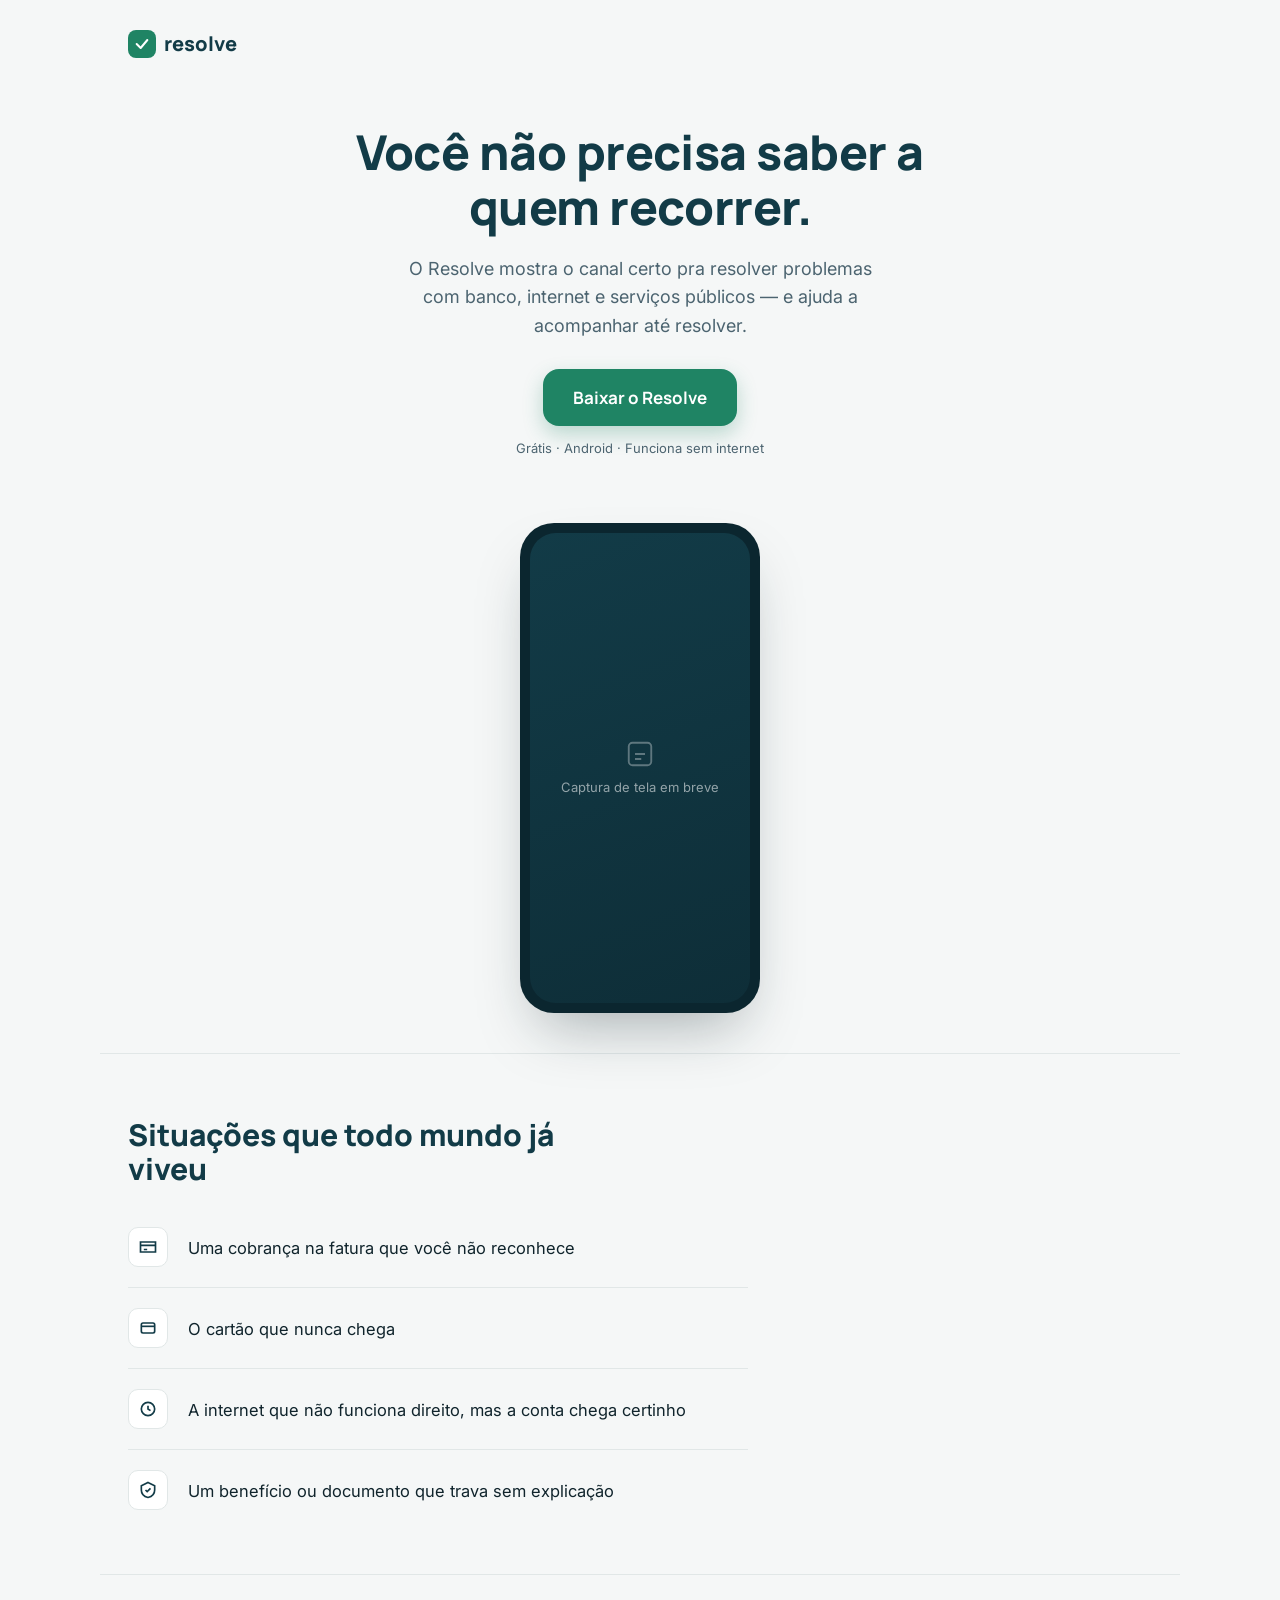
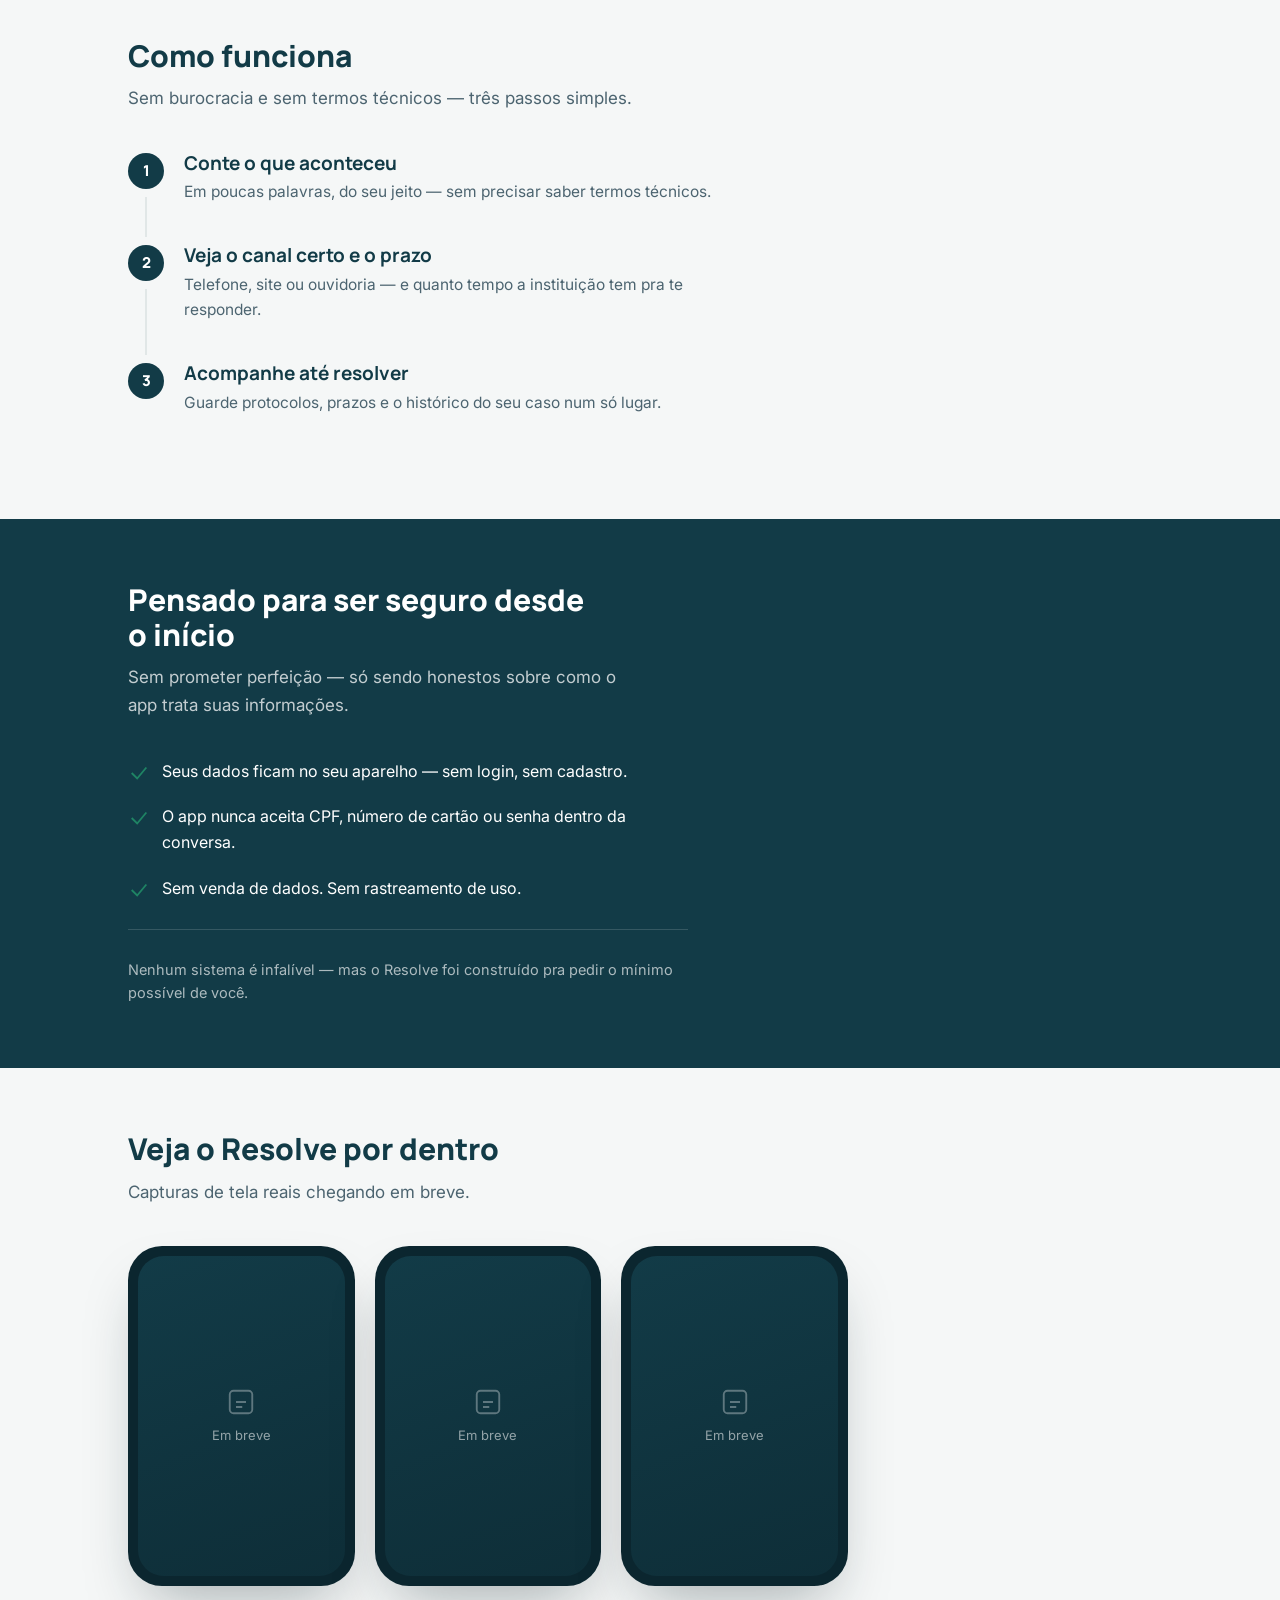
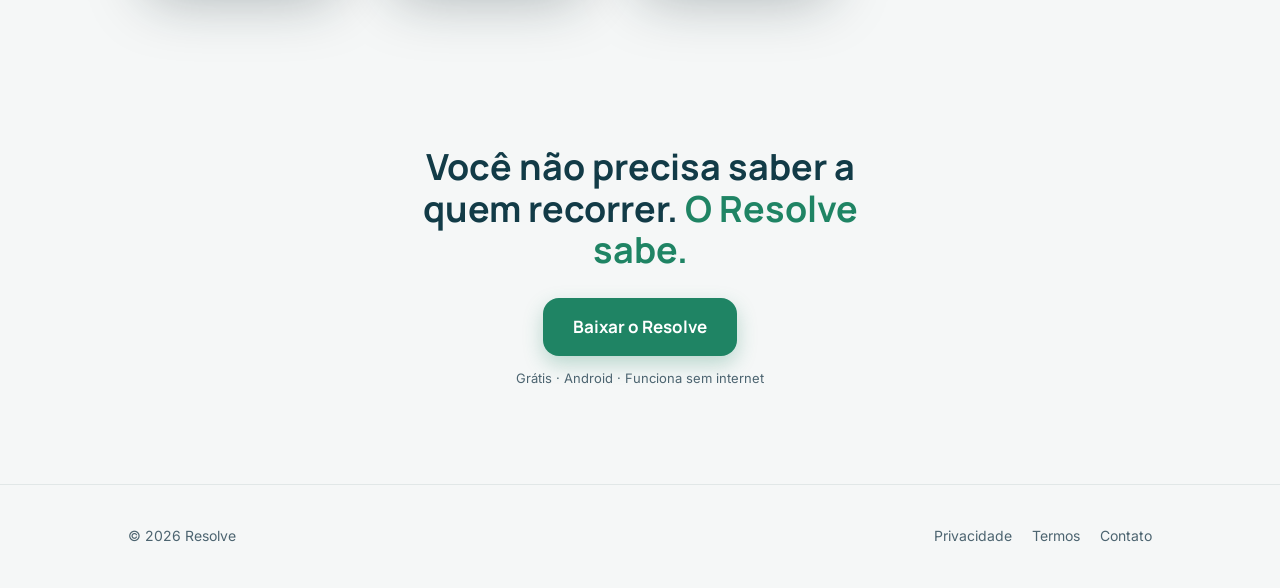
==== index.html @ 68052a04 "Add files via upload" ====
<!DOCTYPE html>
<html lang="pt-BR">
<head>
  <meta charset="UTF-8" />
  <meta name="viewport" content="width=device-width, initial-scale=1" />
  <title>Resolve — Você não precisa saber a quem recorrer</title>
  <meta name="description" content="O Resolve mostra o canal certo pra resolver problemas com banco, internet e serviços públicos — e ajuda a acompanhar até resolver." />

  <!-- Open Graph / Instagram, WhatsApp, Facebook -->
  <meta property="og:type" content="website" />
  <meta property="og:title" content="Resolve — Você não precisa saber a quem recorrer" />
  <meta property="og:description" content="O canal certo, o prazo certo, e o acompanhamento até resolver. Grátis, funciona sem internet." />
  <meta property="og:image" content="assets/og-image.png" />
  <meta name="twitter:card" content="summary_large_image" />

  <link rel="icon" href="assets/favicon.svg" type="image/svg+xml" />

  <link rel="preconnect" href="https://fonts.googleapis.com">
  <link rel="preconnect" href="https://fonts.gstatic.com" crossorigin>
  <link href="https://fonts.googleapis.com/css2?family=Inter:wght@400;500;600&family=Manrope:wght@700;800&display=swap" rel="stylesheet">

  <link rel="stylesheet" href="css/styles.css" />
</head>
<body>

  <header class="cabecalho">
    <div class="container">
      <a class="marca-site" href="#topo">
        <span class="marca-selo">
          <svg viewBox="0 0 24 24" fill="none" stroke="#fff" stroke-width="3" stroke-linecap="round" stroke-linejoin="round"><path d="M4 12l6 6L20 6"/></svg>
        </span>
        resolve
      </a>
    </div>
  </header>

  <main id="topo">

    <!-- ================= HERO ================= -->
    <section class="hero">
      <div class="container">
        <div class="hero-conteudo">
          <h1>Você não precisa saber a quem recorrer.</h1>
          <p class="hero-sub">O Resolve mostra o canal certo pra resolver problemas com banco, internet e serviços públicos — e ajuda a acompanhar até resolver.</p>

          <a class="botao-baixar" href="#" id="link-baixar-hero" data-amazon-link="PENDENTE">
            Baixar o Resolve
          </a>
          <p class="hero-micro">Grátis · Android · Funciona sem internet</p>
        </div>

        <!-- Moldura de celular — troque o conteúdo por uma screenshot real quando disponível -->
        <div class="moldura-fone">
          <div class="moldura-fone-tela">
            <svg viewBox="0 0 24 24" fill="none" stroke="currentColor" stroke-width="1.5"><rect x="3" y="3" width="18" height="18" rx="3"/><path d="M8 12h8M8 16h5"/></svg>
            <span>Captura de tela em breve</span>
          </div>
        </div>
      </div>
    </section>

    <hr class="divisor" />

    <!-- ================= SITUAÇÕES ================= -->
    <section class="bloco">
      <div class="container">
        <h2 class="bloco-titulo">Situações que todo mundo já viveu</h2>

        <div class="lista-situacoes">
          <div class="item-situacao">
            <span class="icone"><svg viewBox="0 0 24 24" fill="none" stroke="currentColor" stroke-width="2"><path d="M3 10h18M7 15h4M3 6h18v12H3z"/></svg></span>
            <p>Uma cobrança na fatura que você não reconhece</p>
          </div>
          <div class="item-situacao">
            <span class="icone"><svg viewBox="0 0 24 24" fill="none" stroke="currentColor" stroke-width="2"><rect x="4" y="6" width="16" height="12" rx="2"/><path d="M4 10h16"/></svg></span>
            <p>O cartão que nunca chega</p>
          </div>
          <div class="item-situacao">
            <span class="icone"><svg viewBox="0 0 24 24" fill="none" stroke="currentColor" stroke-width="2"><path d="M12 20a8 8 0 100-16 8 8 0 000 16z"/><path d="M12 8v4l3 2"/></svg></span>
            <p>A internet que não funciona direito, mas a conta chega certinho</p>
          </div>
          <div class="item-situacao">
            <span class="icone"><svg viewBox="0 0 24 24" fill="none" stroke="currentColor" stroke-width="2"><path d="M9 12l2 2 4-4"/><path d="M12 3l8 4v5c0 5-3.5 8-8 9-4.5-1-8-4-8-9V7z"/></svg></span>
            <p>Um benefício ou documento que trava sem explicação</p>
          </div>
        </div>
      </div>
    </section>

    <hr class="divisor" />

    <!-- ================= COMO FUNCIONA ================= -->
    <section class="bloco">
      <div class="container">
        <h2 class="bloco-titulo">Como funciona</h2>
        <p class="bloco-intro">Sem burocracia e sem termos técnicos — três passos simples.</p>

        <div class="passos">
          <div class="passo">
            <div class="passo-marcador">
              <span class="passo-numero">1</span>
              <span class="passo-linha"></span>
            </div>
            <div class="passo-conteudo">
              <h3>Conte o que aconteceu</h3>
              <p>Em poucas palavras, do seu jeito — sem precisar saber termos técnicos.</p>
            </div>
          </div>

          <div class="passo">
            <div class="passo-marcador">
              <span class="passo-numero">2</span>
              <span class="passo-linha"></span>
            </div>
            <div class="passo-conteudo">
              <h3>Veja o canal certo e o prazo</h3>
              <p>Telefone, site ou ouvidoria — e quanto tempo a instituição tem pra te responder.</p>
            </div>
          </div>

          <div class="passo">
            <div class="passo-marcador">
              <span class="passo-numero">3</span>
            </div>
            <div class="passo-conteudo">
              <h3>Acompanhe até resolver</h3>
              <p>Guarde protocolos, prazos e o histórico do seu caso num só lugar.</p>
            </div>
          </div>
        </div>
      </div>
    </section>

    <!-- ================= CONFIANÇA ================= -->
    <section class="bloco bloco-confianca">
      <div class="container">
        <h2 class="bloco-titulo">Pensado para ser seguro desde o início</h2>
        <p class="bloco-intro">Sem prometer perfeição — só sendo honestos sobre como o app trata suas informações.</p>

        <div class="lista-confianca">
          <div class="item-confianca">
            <svg viewBox="0 0 24 24" fill="none" stroke="currentColor" stroke-width="2"><path d="M4 12l6 6L20 6"/></svg>
            <p>Seus dados ficam no seu aparelho — sem login, sem cadastro.</p>
          </div>
          <div class="item-confianca">
            <svg viewBox="0 0 24 24" fill="none" stroke="currentColor" stroke-width="2"><path d="M4 12l6 6L20 6"/></svg>
            <p>O app nunca aceita CPF, número de cartão ou senha dentro da conversa.</p>
          </div>
          <div class="item-confianca">
            <svg viewBox="0 0 24 24" fill="none" stroke="currentColor" stroke-width="2"><path d="M4 12l6 6L20 6"/></svg>
            <p>Sem venda de dados. Sem rastreamento de uso.</p>
          </div>
        </div>

        <p class="confianca-rodape">Nenhum sistema é infalível — mas o Resolve foi construído pra pedir o mínimo possível de você.</p>
      </div>
    </section>

    <!-- ================= GALERIA ================= -->
    <section class="bloco">
      <div class="container">
        <h2 class="bloco-titulo">Veja o Resolve por dentro</h2>
        <p class="bloco-intro">Capturas de tela reais chegando em breve.</p>

        <div class="galeria-grade">
          <div class="moldura-fone">
            <div class="moldura-fone-tela">
              <svg viewBox="0 0 24 24" fill="none" stroke="currentColor" stroke-width="1.5"><rect x="3" y="3" width="18" height="18" rx="3"/><path d="M8 12h8M8 16h5"/></svg>
              <span>Em breve</span>
            </div>
          </div>
          <div class="moldura-fone">
            <div class="moldura-fone-tela">
              <svg viewBox="0 0 24 24" fill="none" stroke="currentColor" stroke-width="1.5"><rect x="3" y="3" width="18" height="18" rx="3"/><path d="M8 12h8M8 16h5"/></svg>
              <span>Em breve</span>
            </div>
          </div>
          <div class="moldura-fone">
            <div class="moldura-fone-tela">
              <svg viewBox="0 0 24 24" fill="none" stroke="currentColor" stroke-width="1.5"><rect x="3" y="3" width="18" height="18" rx="3"/><path d="M8 12h8M8 16h5"/></svg>
              <span>Em breve</span>
            </div>
          </div>
        </div>
      </div>
    </section>

    <!-- ================= CTA FINAL ================= -->
    <section class="cta-final">
      <div class="container">
        <h2>Você não precisa saber a quem recorrer. <span class="destaque">O Resolve sabe.</span></h2>
        <a class="botao-baixar" href="#" id="link-baixar-final" data-amazon-link="PENDENTE" style="margin-top: 28px;">
          Baixar o Resolve
        </a>
        <p class="hero-micro">Grátis · Android · Funciona sem internet</p>
      </div>
    </section>

  </main>

  <footer class="rodape">
    <div class="container rodape-linhas">
      <span>© 2026 Resolve</span>
      <div class="rodape-links">
        <a href="privacidade.html">Privacidade</a>
        <a href="termos.html">Termos</a>
        <a href="mailto:theusp.ferreira@gmail.com">Contato</a>
      </div>
    </div>
  </footer>

  <script src="js/main.js"></script>
</body>
</html>
---- css/styles.css ----
/* ============================================================
   Resolve — landing page de aquisição
   Tokens de marca alinhados ao app (mesma cor, mesma tipografia)
   ============================================================ */

:root {
  --ink: #10242C;
  --ink-soft: #4C6470;
  --brand: #123B47;
  --brand-deep: #0B262F;
  --accent: #1F8464;
  --accent-ink: #FFFFFF;
  --bg: #F5F7F7;
  --surface: #FFFFFF;
  --border: #E1E7E7;

  --font-display: 'Manrope', sans-serif;
  --font-body: 'Inter', sans-serif;

  --radius-sm: 10px;
  --radius-md: 16px;
  --radius-lg: 28px;

  --space-2: 8px;
  --space-3: 12px;
  --space-4: 20px;
  --space-5: 28px;
  --space-6: 40px;
  --space-7: 64px;
  --space-8: 96px;

  --max-w: 1080px;
}

* { box-sizing: border-box; }

html {
  scroll-behavior: smooth;
}

body {
  margin: 0;
  background: var(--bg);
  color: var(--ink);
  font-family: var(--font-body);
  font-size: 17px;
  line-height: 1.6;
  -webkit-font-smoothing: antialiased;
}

h1, h2, h3 {
  font-family: var(--font-display);
  color: var(--brand);
  line-height: 1.15;
  margin: 0;
}

p { margin: 0; }

a { color: inherit; }

img { max-width: 100%; display: block; }

.container {
  max-width: var(--max-w);
  margin: 0 auto;
  padding: 0 var(--space-5);
}

/* ---------- Cabeçalho ---------- */

.cabecalho {
  padding: var(--space-5) 0 0;
}

.marca-site {
  display: inline-flex;
  align-items: center;
  gap: var(--space-2);
  font-family: var(--font-display);
  font-weight: 800;
  font-size: 20px;
  color: var(--brand);
  text-decoration: none;
}

.marca-site .marca-selo {
  width: 28px;
  height: 28px;
  border-radius: 8px;
  background: var(--accent);
  display: flex;
  align-items: center;
  justify-content: center;
}

.marca-site .marca-selo svg { width: 16px; height: 16px; }

/* ---------- Hero ---------- */

.hero {
  padding: var(--space-7) 0 var(--space-6);
  text-align: center;
}

.hero-conteudo {
  max-width: 640px;
  margin: 0 auto;
  opacity: 0;
  transform: translateY(14px);
  animation: entra-hero 0.7s ease-out 0.1s forwards;
}

@keyframes entra-hero {
  to { opacity: 1; transform: translateY(0); }
}

@media (prefers-reduced-motion: reduce) {
  .hero-conteudo { animation: none; opacity: 1; transform: none; }
}

.hero h1 {
  font-size: clamp(32px, 6vw, 48px);
  font-weight: 800;
  letter-spacing: -0.01em;
}

.hero-sub {
  margin-top: var(--space-4);
  font-size: 18px;
  color: var(--ink-soft);
  max-width: 480px;
  margin-left: auto;
  margin-right: auto;
}

.botao-baixar {
  display: inline-flex;
  align-items: center;
  gap: var(--space-2);
  margin-top: var(--space-5);
  background: var(--accent);
  color: var(--accent-ink);
  font-family: var(--font-display);
  font-weight: 700;
  font-size: 17px;
  padding: 15px 30px;
  border-radius: var(--radius-md);
  text-decoration: none;
  border: none;
  cursor: pointer;
  transition: transform 0.15s ease, box-shadow 0.15s ease;
  box-shadow: 0 8px 20px rgba(31, 132, 100, 0.28);
}

.botao-baixar:hover {
  transform: translateY(-2px);
  box-shadow: 0 12px 26px rgba(31, 132, 100, 0.34);
}

.hero-micro {
  margin-top: var(--space-3);
  font-size: 13px;
  color: var(--ink-soft);
}

/* ---------- Moldura de telefone (hero + galeria) ---------- */

.moldura-fone {
  position: relative;
  width: 240px;
  height: 490px;
  margin: var(--space-7) auto 0;
  background: var(--brand-deep);
  border-radius: 34px;
  padding: 10px;
  box-shadow: 0 30px 60px -20px rgba(16, 36, 44, 0.35);
}

.moldura-fone-tela {
  width: 100%;
  height: 100%;
  border-radius: 26px;
  background: linear-gradient(160deg, var(--brand) 0%, #0E2E38 100%);
  display: flex;
  align-items: center;
  justify-content: center;
  flex-direction: column;
  gap: var(--space-2);
  color: rgba(255,255,255,0.55);
  text-align: center;
  padding: var(--space-4);
}

.moldura-fone-tela svg { width: 30px; height: 30px; opacity: 0.6; }

.moldura-fone-tela span {
  font-size: 13px;
  font-family: var(--font-body);
}

.moldura-fone-tela img {
  width: 100%; height: 100%;
  object-fit: cover;
  border-radius: 26px;
}

/* ---------- Divisor ---------- */

.divisor {
  border: none;
  border-top: 1px solid var(--border);
  max-width: var(--max-w);
  margin: 0 auto;
}

/* ---------- Seções gerais ---------- */

section.bloco {
  padding: var(--space-7) 0;
}

.bloco-titulo {
  font-size: clamp(24px, 4vw, 30px);
  font-weight: 800;
  max-width: 480px;
}

.bloco-intro {
  margin-top: var(--space-3);
  color: var(--ink-soft);
  max-width: 520px;
}

/* ---------- Lista de situações ---------- */

.lista-situacoes {
  margin-top: var(--space-6);
  display: flex;
  flex-direction: column;
  gap: var(--space-4);
  max-width: 620px;
}

.item-situacao {
  display: flex;
  align-items: flex-start;
  gap: var(--space-4);
  padding-bottom: var(--space-4);
  border-bottom: 1px solid var(--border);
}

.item-situacao:last-child { border-bottom: none; padding-bottom: 0; }

.item-situacao .icone {
  flex-shrink: 0;
  width: 40px;
  height: 40px;
  border-radius: var(--radius-sm);
  background: var(--surface);
  border: 1px solid var(--border);
  display: flex;
  align-items: center;
  justify-content: center;
}

.item-situacao .icone svg {
  width: 20px; height: 20px;
  stroke: var(--brand);
}

.item-situacao p {
  font-size: 16.5px;
  padding-top: 8px;
}

/* ---------- Como funciona ---------- */

.passos {
  margin-top: var(--space-6);
  display: flex;
  flex-direction: column;
  gap: 0;
  max-width: 620px;
}

.passo {
  display: flex;
  gap: var(--space-4);
}

.passo-marcador {
  display: flex;
  flex-direction: column;
  align-items: center;
  flex-shrink: 0;
}

.passo-numero {
  width: 36px;
  height: 36px;
  border-radius: 50%;
  background: var(--brand);
  color: #fff;
  font-family: var(--font-display);
  font-weight: 800;
  font-size: 15px;
  display: flex;
  align-items: center;
  justify-content: center;
}

.passo-linha {
  width: 2px;
  flex: 1;
  background: var(--border);
  margin: var(--space-2) 0;
}

.passo:last-child .passo-linha { display: none; }

.passo-conteudo {
  padding-bottom: var(--space-6);
}

.passo-conteudo h3 {
  font-size: 19px;
  font-weight: 700;
}

.passo-conteudo p {
  margin-top: 6px;
  color: var(--ink-soft);
  font-size: 15.5px;
}

/* ---------- Confiança ---------- */

.bloco-confianca {
  background: var(--brand);
  color: #fff;
}

.bloco-confianca .bloco-titulo,
.bloco-confianca .bloco-intro {
  color: #fff;
}

.bloco-confianca .bloco-intro { color: rgba(255,255,255,0.75); }

.lista-confianca {
  margin-top: var(--space-6);
  display: flex;
  flex-direction: column;
  gap: var(--space-4);
  max-width: 560px;
}

.item-confianca {
  display: flex;
  align-items: flex-start;
  gap: var(--space-3);
}

.item-confianca svg {
  flex-shrink: 0;
  width: 22px; height: 22px;
  stroke: var(--accent);
  margin-top: 3px;
}

.item-confianca p { font-size: 16px; }

.confianca-rodape {
  margin-top: var(--space-5);
  padding-top: var(--space-5);
  border-top: 1px solid rgba(255,255,255,0.15);
  color: rgba(255,255,255,0.65);
  font-size: 14.5px;
  max-width: 560px;
}

/* ---------- Galeria ---------- */

.galeria-grade {
  margin-top: var(--space-6);
  display: grid;
  grid-template-columns: repeat(3, 1fr);
  gap: var(--space-4);
  max-width: 720px;
}

.galeria-grade .moldura-fone {
  width: 100%;
  height: 340px;
  margin: 0;
}

@media (max-width: 640px) {
  .galeria-grade {
    grid-template-columns: 1fr;
    max-width: 280px;
    margin-left: auto;
    margin-right: auto;
  }
}

/* ---------- CTA final ---------- */

.cta-final {
  text-align: center;
  padding: var(--space-8) 0;
}

.cta-final h2 {
  font-size: clamp(26px, 5vw, 36px);
  max-width: 520px;
  margin: 0 auto;
}

.cta-final .destaque { color: var(--accent); }

/* ---------- Rodapé ---------- */

.rodape {
  padding: var(--space-6) 0;
  border-top: 1px solid var(--border);
}

.rodape-linhas {
  display: flex;
  flex-wrap: wrap;
  gap: var(--space-4);
  align-items: center;
  justify-content: space-between;
  color: var(--ink-soft);
  font-size: 14px;
}

.rodape-links {
  display: flex;
  gap: var(--space-4);
}

.rodape-links a { text-decoration: none; color: var(--ink-soft); }
.rodape-links a:hover { color: var(--brand); }

/* ---------- Páginas legais (privacidade/termos) ---------- */

.pagina-legal {
  padding: var(--space-7) 0 var(--space-8);
  max-width: 680px;
  margin: 0 auto;
}

.pagina-legal h1 {
  font-size: 28px;
  margin-bottom: var(--space-2);
}

.pagina-legal .atualizado {
  color: var(--ink-soft);
  font-size: 14px;
  margin-bottom: var(--space-6);
}

.pagina-legal h2 {
  font-size: 18px;
  margin-top: var(--space-6);
  margin-bottom: var(--space-2);
}

.pagina-legal p, .pagina-legal li {
  color: var(--ink-soft);
  font-size: 15.5px;
}

.pagina-legal ul { padding-left: 20px; }

.voltar-inicio {
  display: inline-block;
  margin-bottom: var(--space-5);
  font-size: 14px;
  color: var(--ink-soft);
  text-decoration: none;
}
.voltar-inicio:hover { color: var(--brand); }

/* ---------- Responsivo ---------- */

@media (max-width: 480px) {
  body { font-size: 16px; }
  .hero { padding-top: var(--space-6); }
  .moldura-fone { width: 210px; height: 430px; }
}
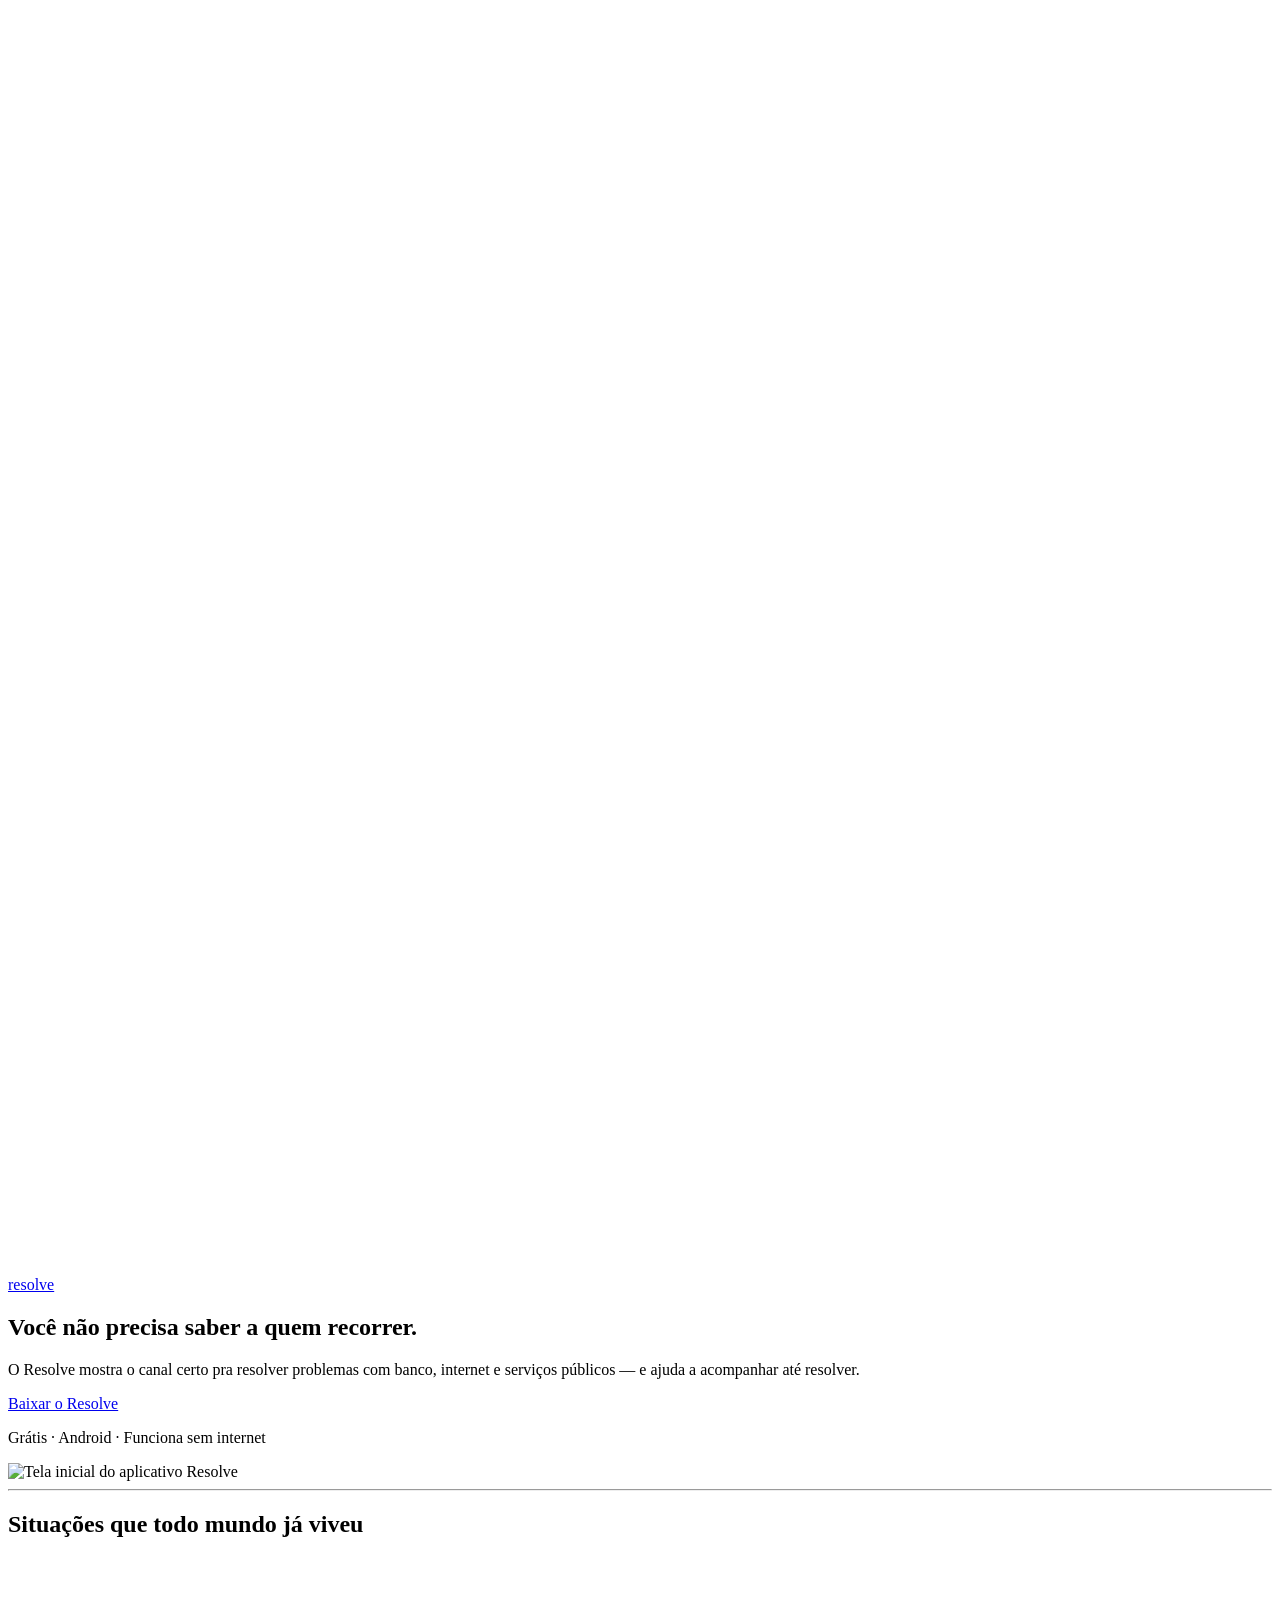
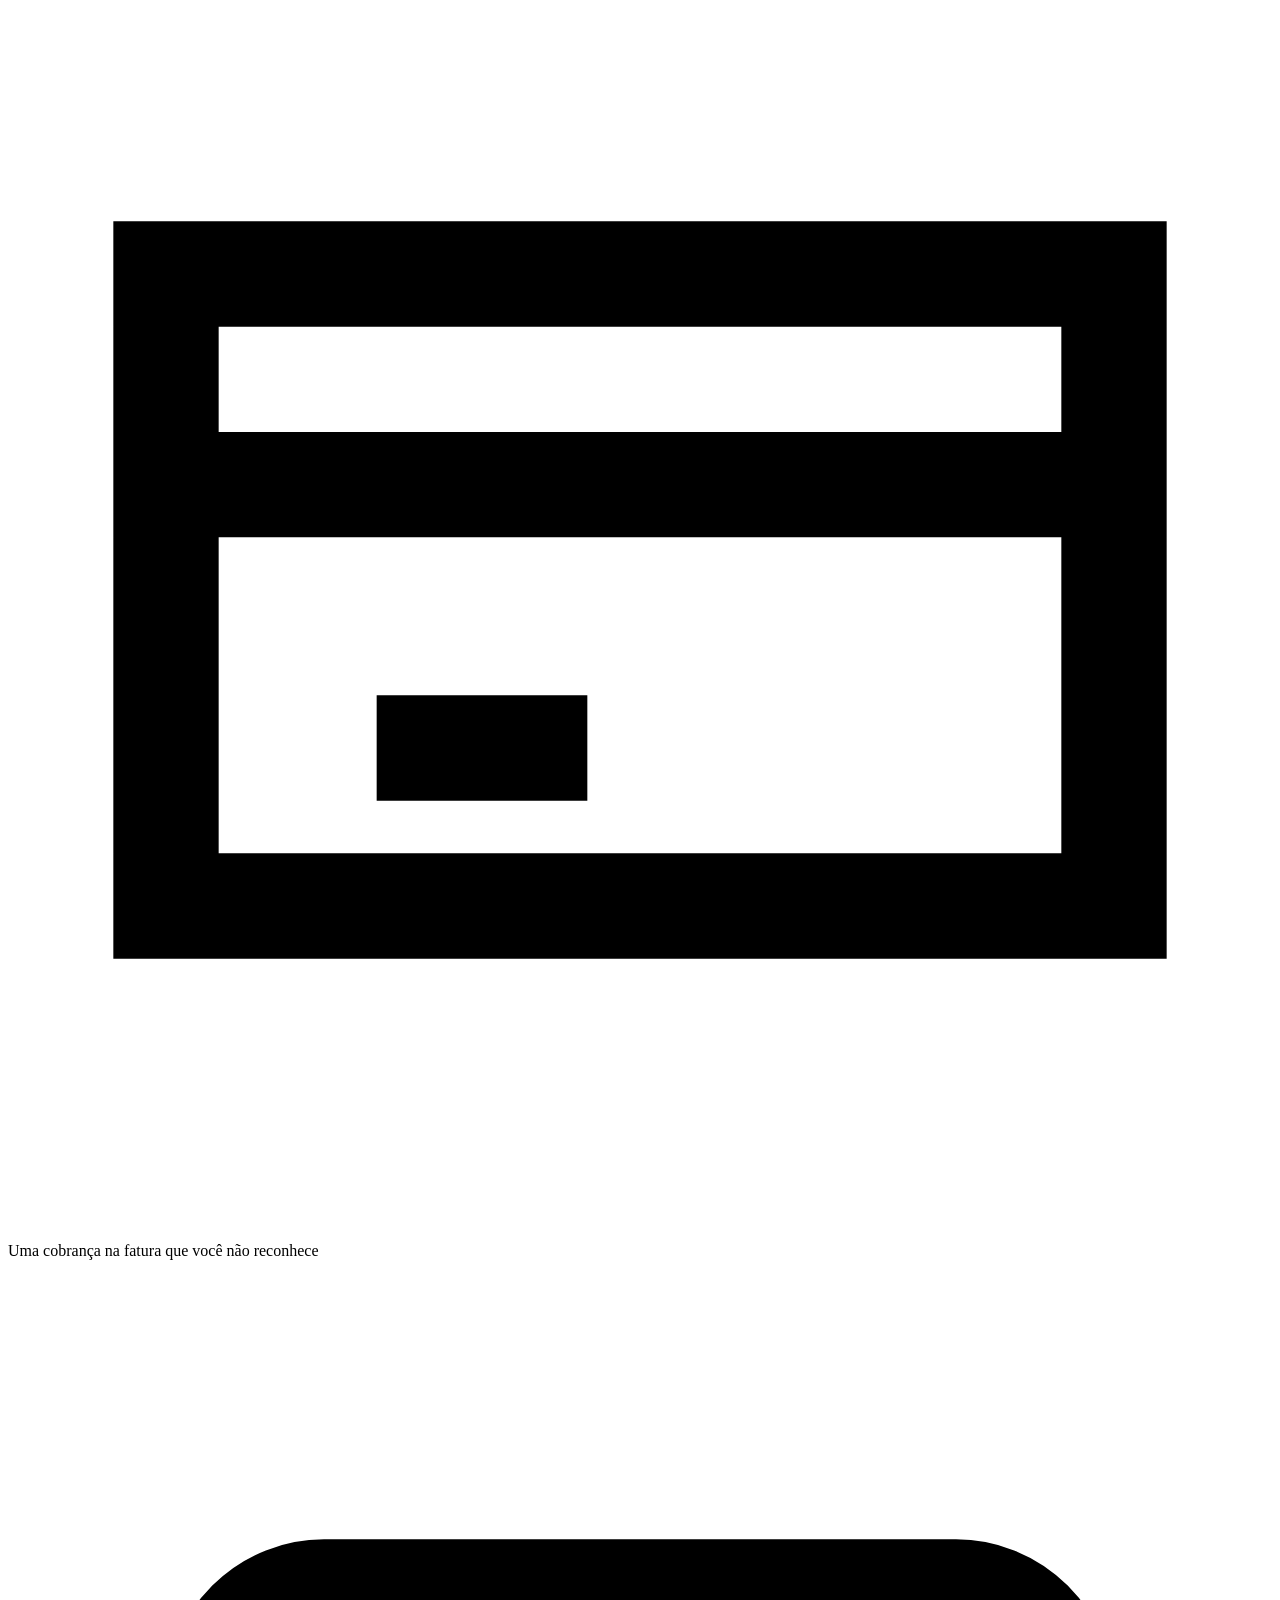
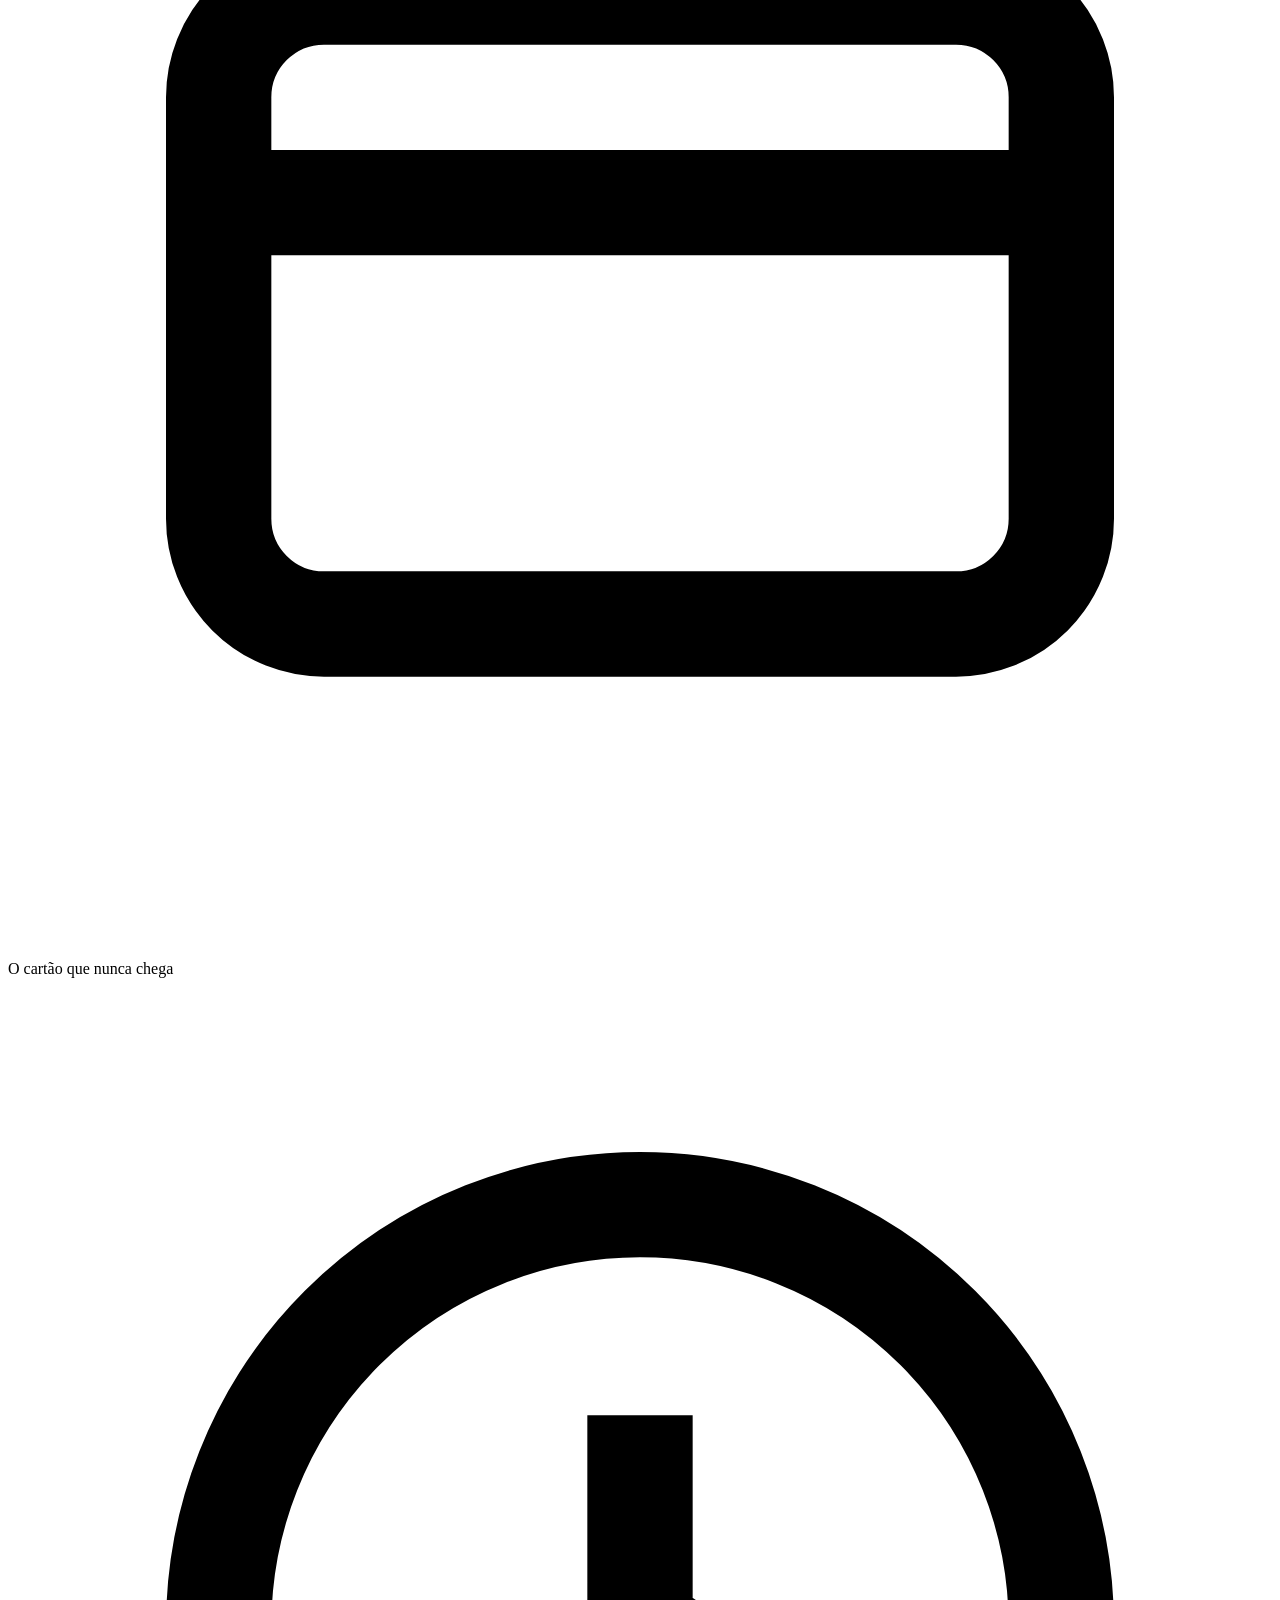
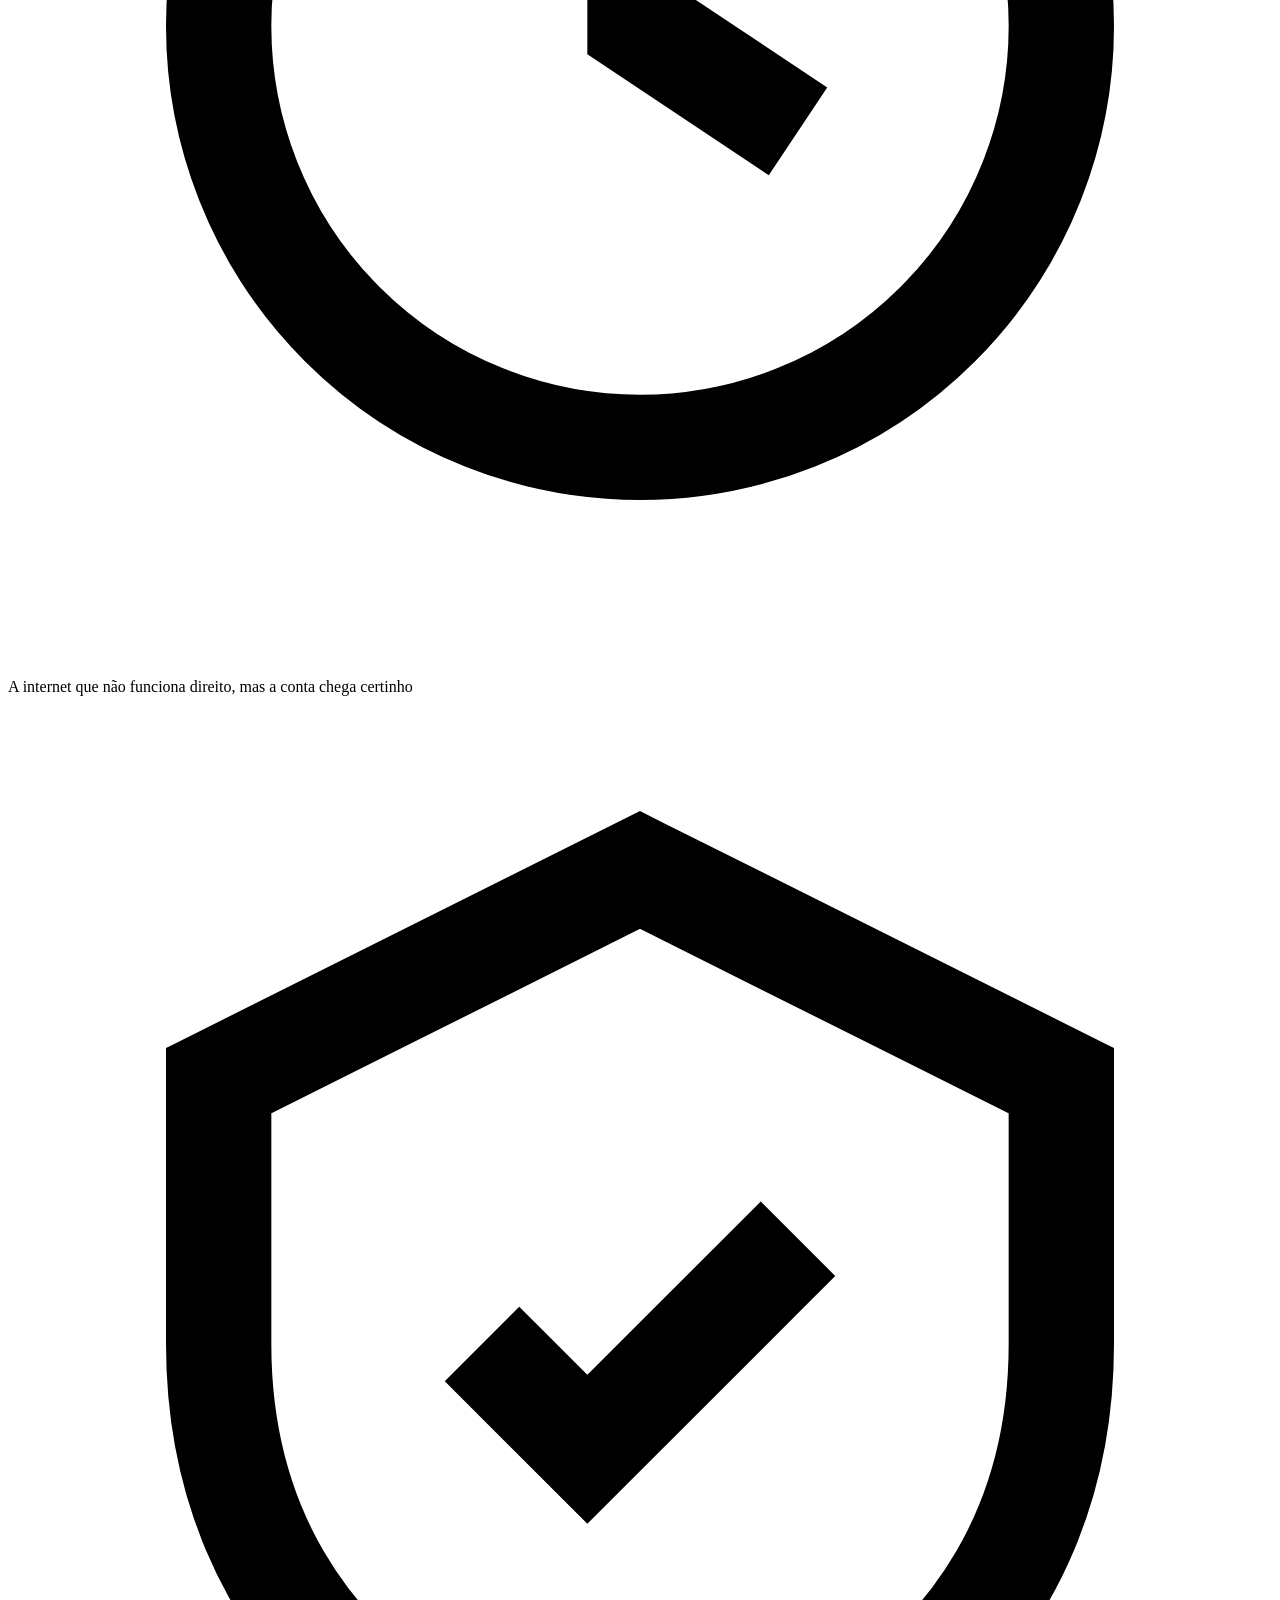
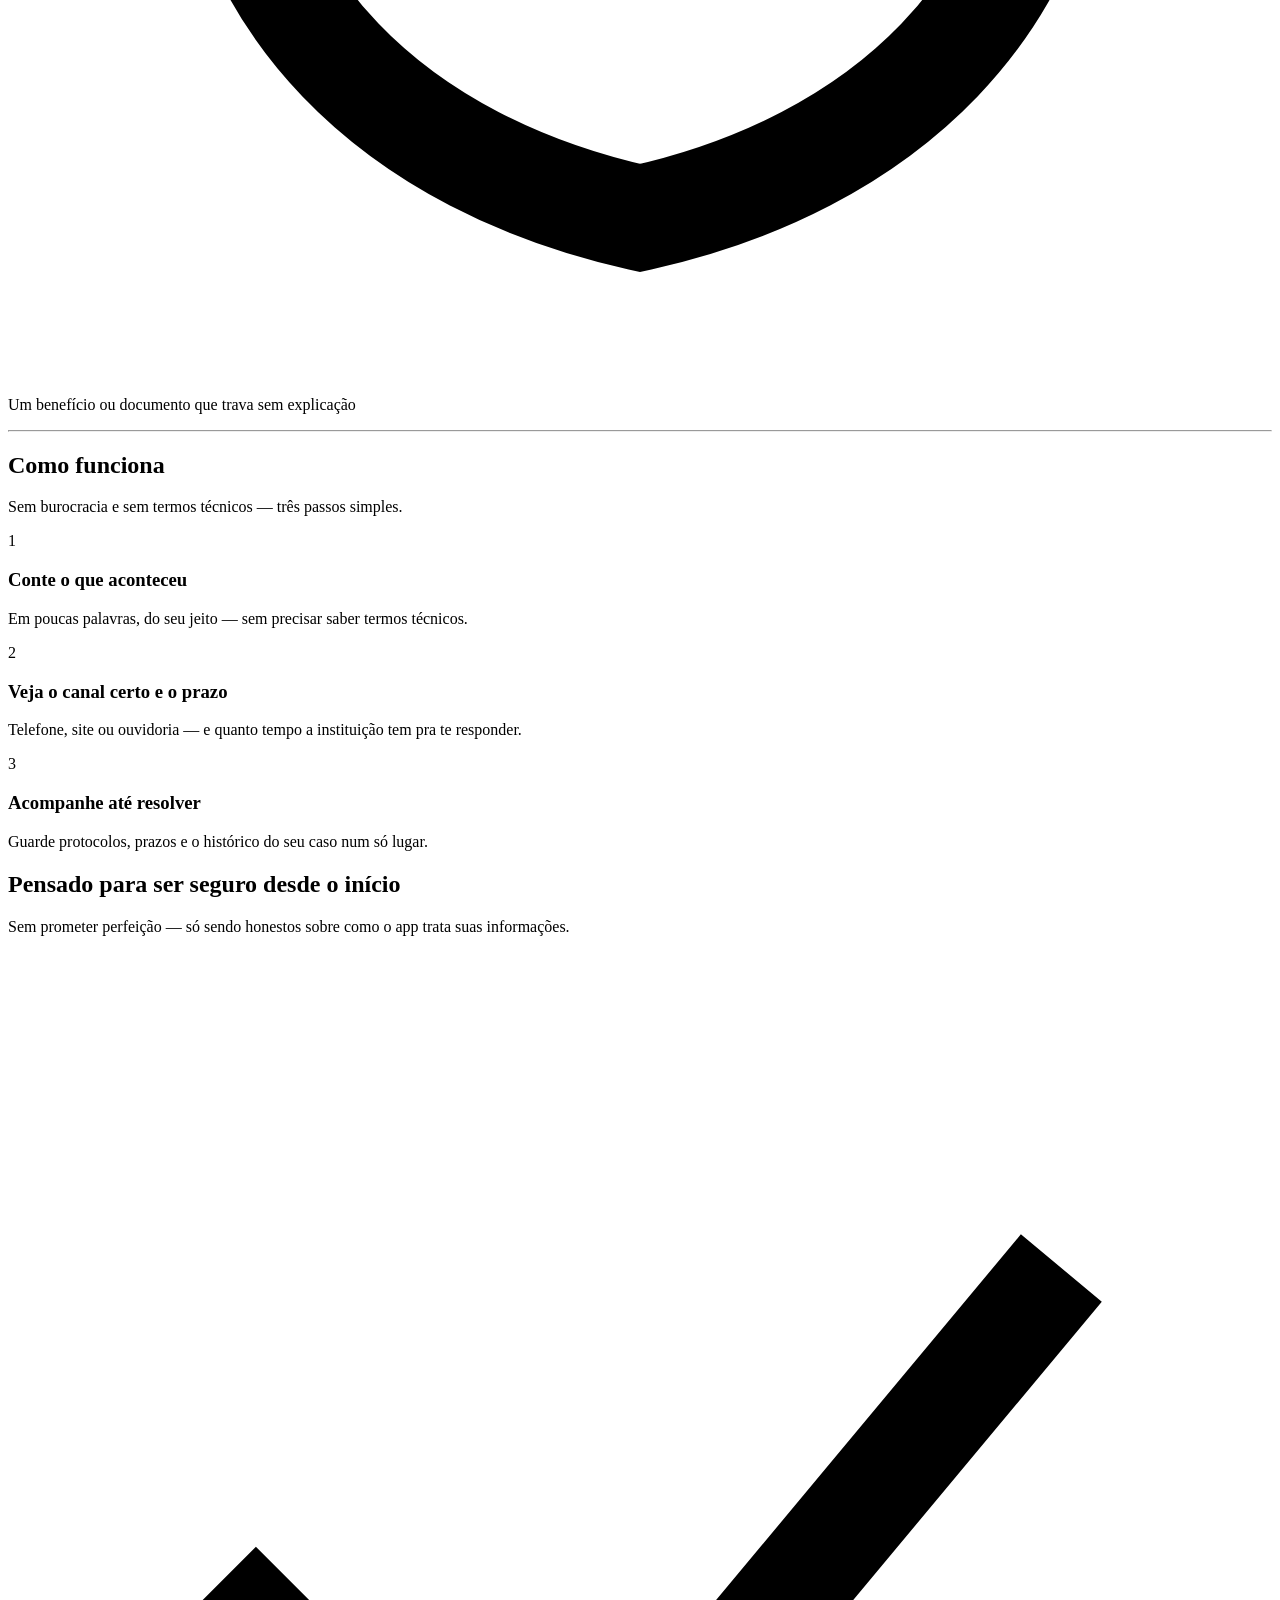
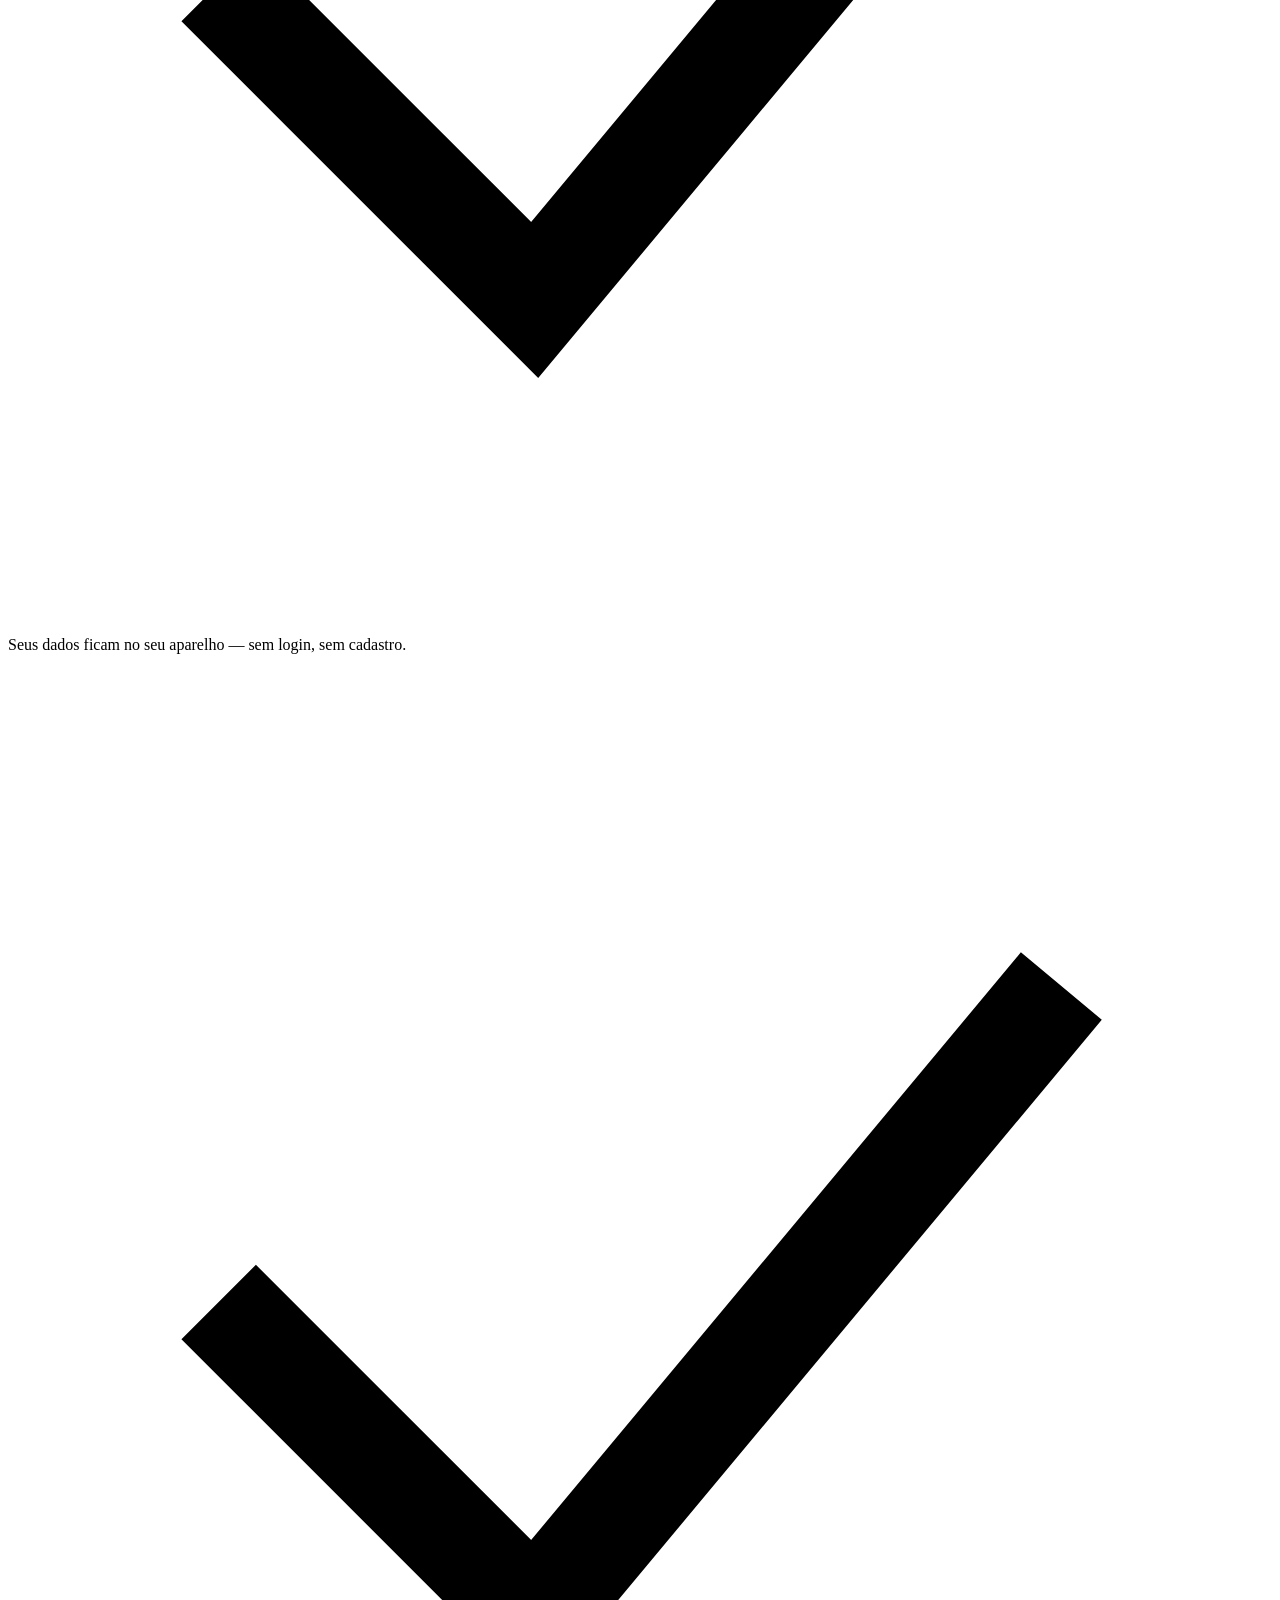
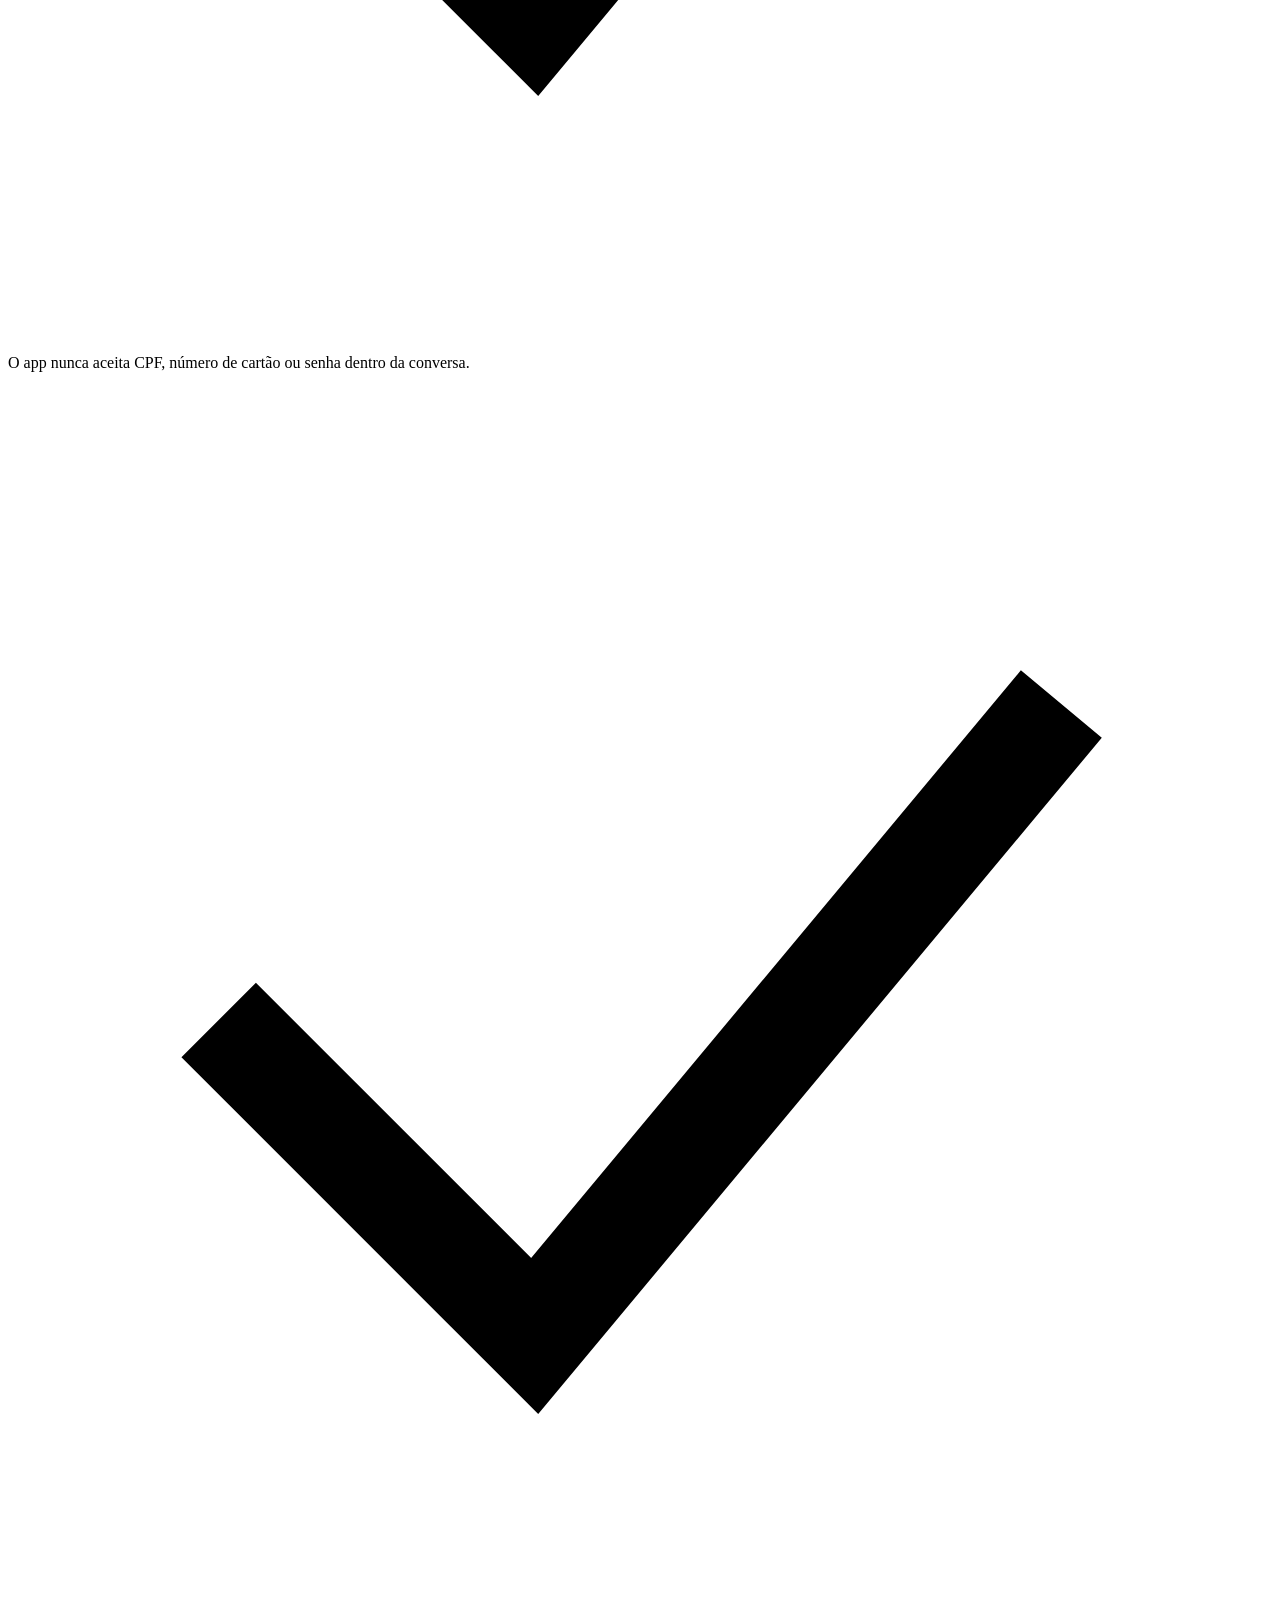
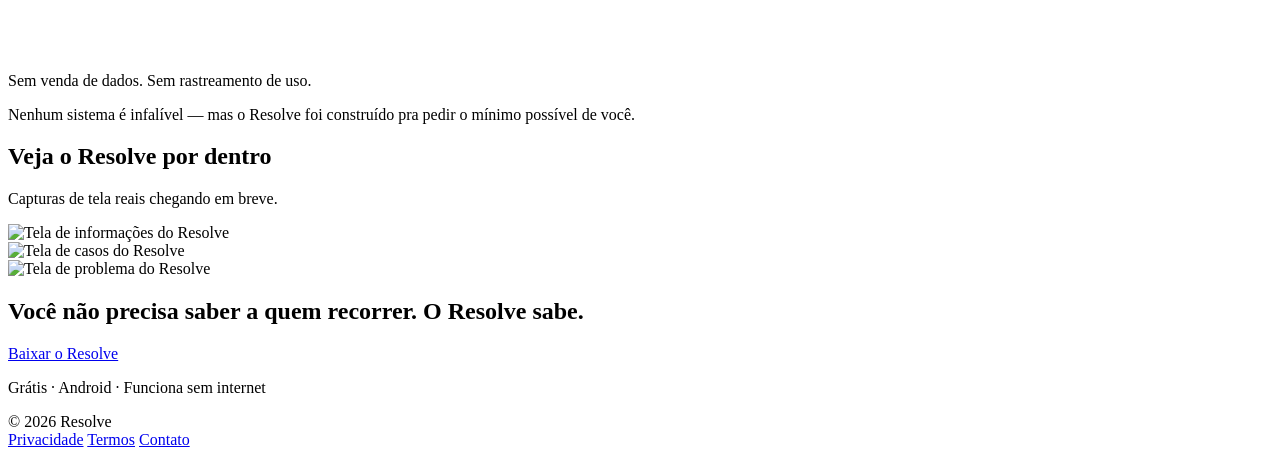
==== commit 5ab89ce1: "Add files via upload" ====
--- a/index.html
+++ b/index.html
@@ -49,15 +49,13 @@
           <p class="hero-micro">Grátis · Android · Funciona sem internet</p>
         </div>
 
-        <!-- Moldura de celular — troque o conteúdo por uma screenshot real quando disponível -->
-        <div class="moldura-fone">
-          <div class="moldura-fone-tela">
-            <svg viewBox="0 0 24 24" fill="none" stroke="currentColor" stroke-width="1.5"><rect x="3" y="3" width="18" height="18" rx="3"/><path d="M8 12h8M8 16h5"/></svg>
-            <span>Captura de tela em breve</span>
-          </div>
-        </div>
-      </div>
-    </section>
+        <div class="moldura-fone moldura-fone-hero">
+  <div class="moldura-fone-tela">
+    <img src="assets/screenshots/tela-resolve.jpg" alt="Tela inicial do aplicativo Resolve" />
+  </div>
+</div>      
+</div>
+ </section>
 
     <hr class="divisor" />
 
@@ -165,20 +163,17 @@
         <div class="galeria-grade">
           <div class="moldura-fone">
             <div class="moldura-fone-tela">
-              <svg viewBox="0 0 24 24" fill="none" stroke="currentColor" stroke-width="1.5"><rect x="3" y="3" width="18" height="18" rx="3"/><path d="M8 12h8M8 16h5"/></svg>
-              <span>Em breve</span>
+                  <img src="assets/screenshots/resolve-informacao.jpg" alt="Tela de informações do Resolve" />
             </div>
           </div>
           <div class="moldura-fone">
             <div class="moldura-fone-tela">
-              <svg viewBox="0 0 24 24" fill="none" stroke="currentColor" stroke-width="1.5"><rect x="3" y="3" width="18" height="18" rx="3"/><path d="M8 12h8M8 16h5"/></svg>
-              <span>Em breve</span>
+            <img src="assets/screenshots/resolve-casos.jpg" alt="Tela de casos do Resolve" />
             </div>
           </div>
           <div class="moldura-fone">
             <div class="moldura-fone-tela">
-              <svg viewBox="0 0 24 24" fill="none" stroke="currentColor" stroke-width="1.5"><rect x="3" y="3" width="18" height="18" rx="3"/><path d="M8 12h8M8 16h5"/></svg>
-              <span>Em breve</span>
+          <img src="assets/screenshots/resolve-problema.jpg" alt="Tela de problema do Resolve" />
             </div>
           </div>
         </div>
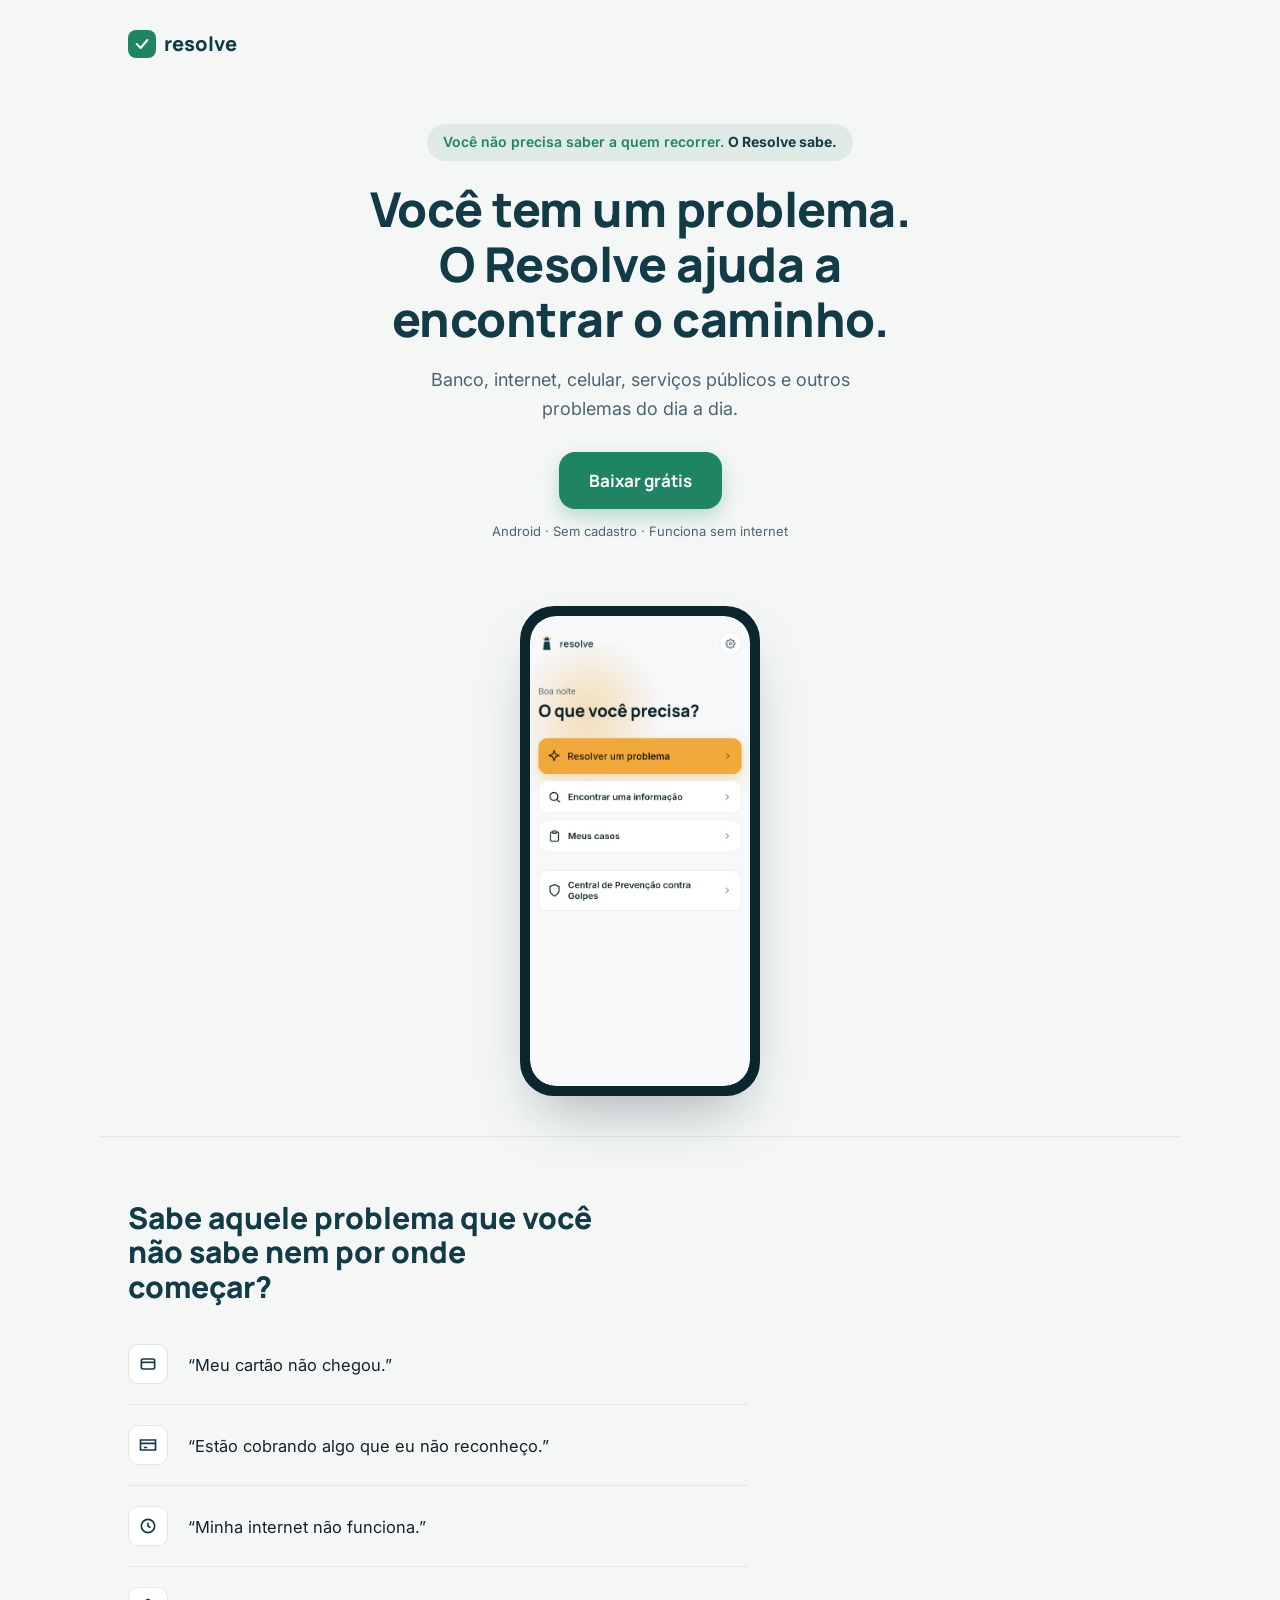
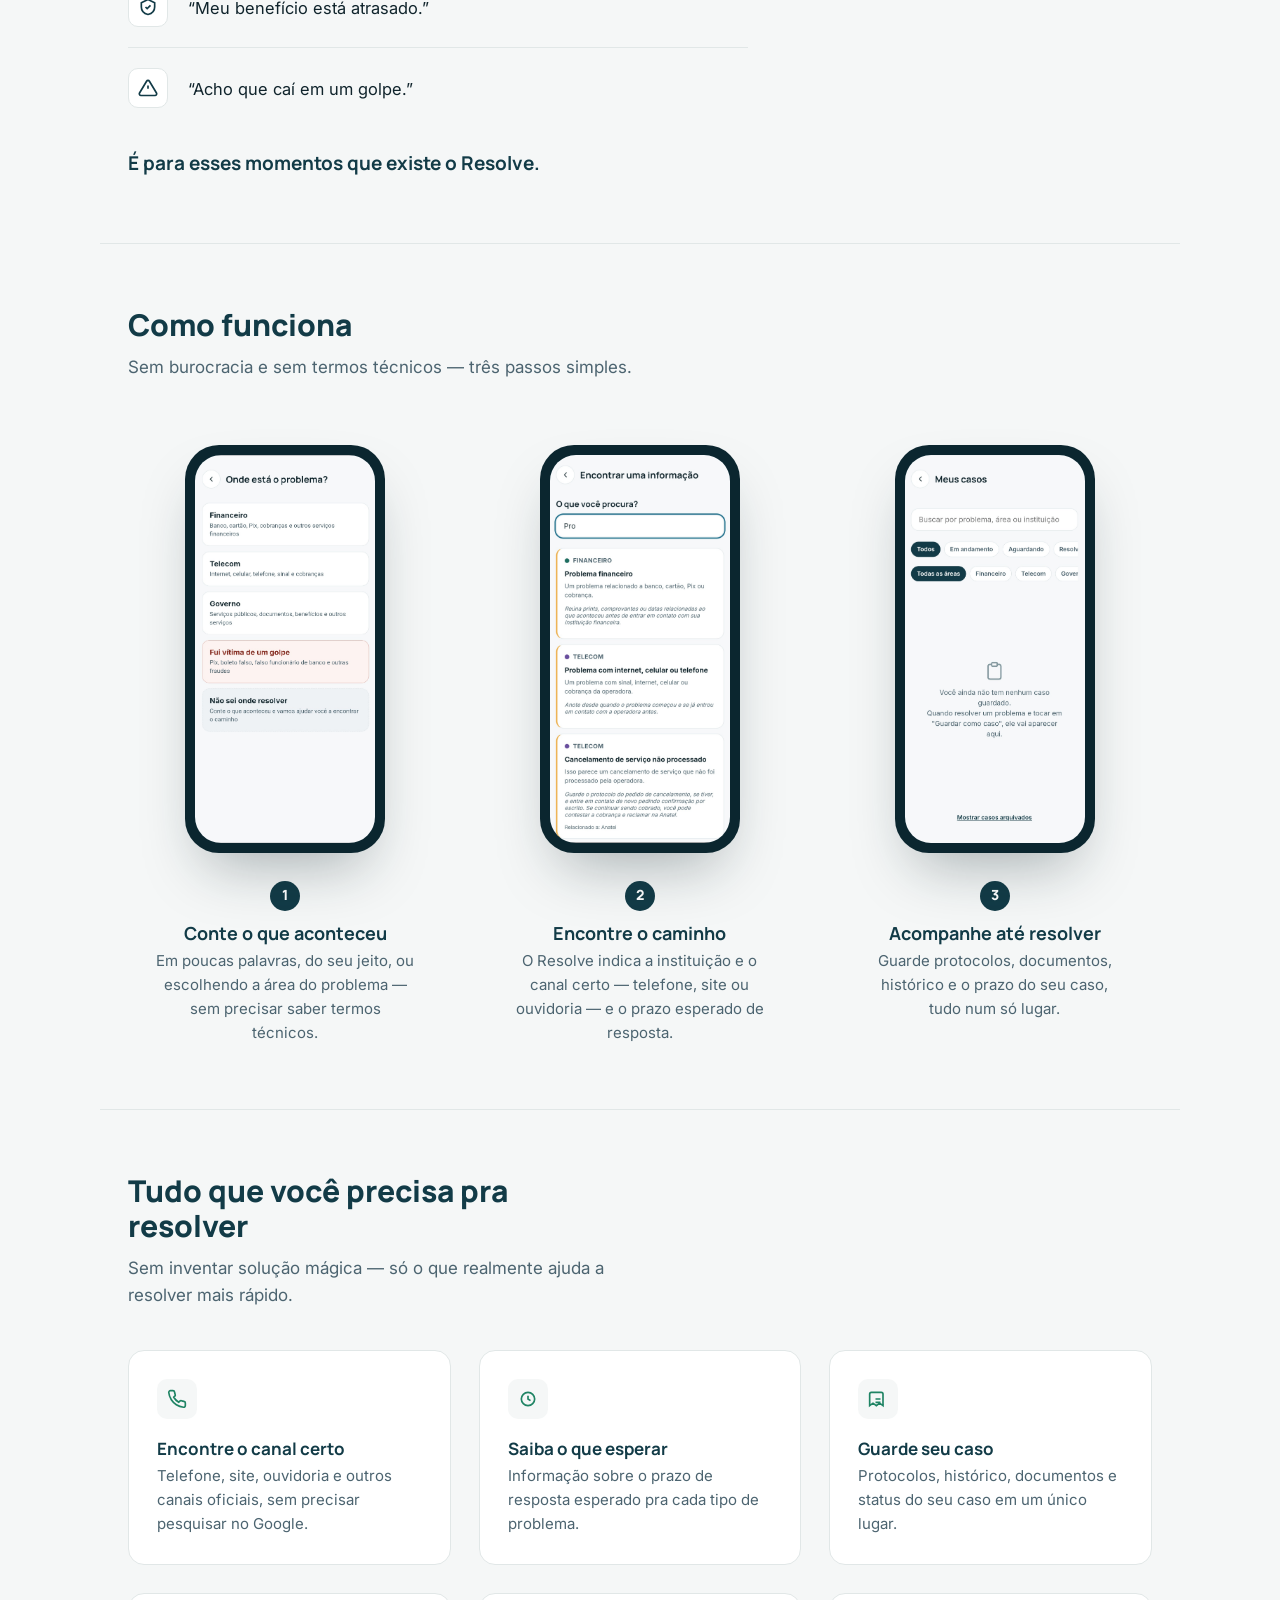
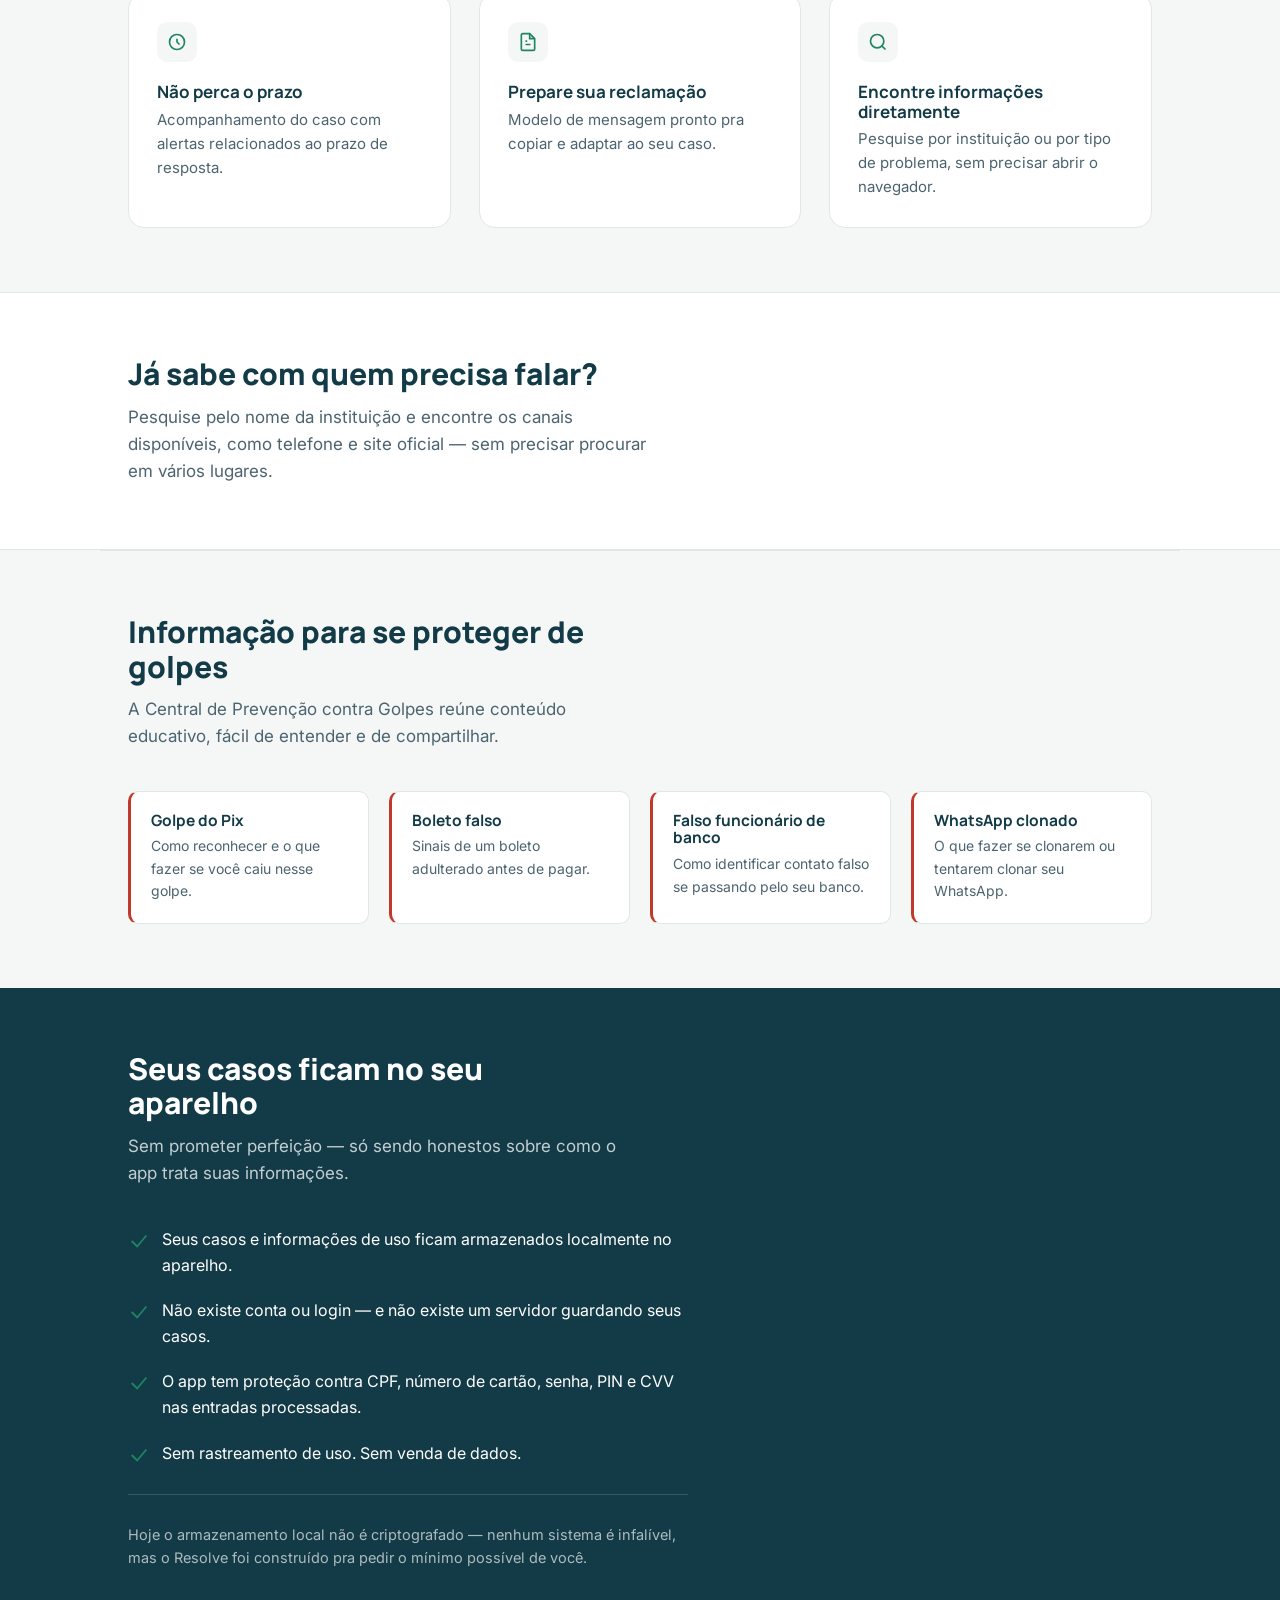
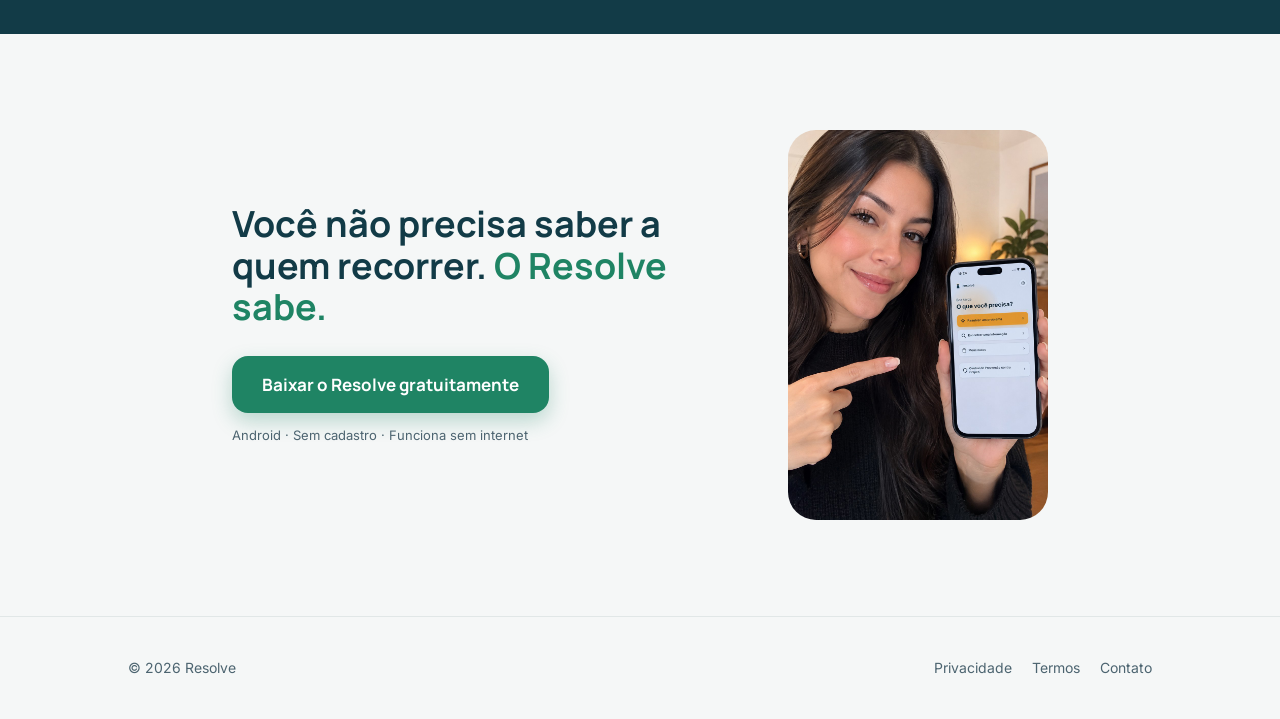
==== commit 0c76bba3: "Add files via upload" ====
--- a/index.html
+++ b/index.html
@@ -40,154 +40,235 @@
     <section class="hero">
       <div class="container">
         <div class="hero-conteudo">
-          <h1>Você não precisa saber a quem recorrer.</h1>
-          <p class="hero-sub">O Resolve mostra o canal certo pra resolver problemas com banco, internet e serviços públicos — e ajuda a acompanhar até resolver.</p>
+          <p class="hero-kicker">Você não precisa saber a quem recorrer. <strong>O Resolve sabe.</strong></p>
+          <h1>Você tem um problema.<br>O Resolve ajuda a encontrar o caminho.</h1>
+          <p class="hero-sub">Banco, internet, celular, serviços públicos e outros problemas do dia a dia.</p>
 
           <a class="botao-baixar" href="#" id="link-baixar-hero" data-amazon-link="PENDENTE">
-            Baixar o Resolve
+            Baixar grátis
           </a>
-          <p class="hero-micro">Grátis · Android · Funciona sem internet</p>
+          <p class="hero-micro">Android · Sem cadastro · Funciona sem internet</p>
         </div>
 
         <div class="moldura-fone moldura-fone-hero">
-  <div class="moldura-fone-tela">
-    <img src="assets/screenshots/tela-resolve.jpg" alt="Tela inicial do aplicativo Resolve" />
-  </div>
-</div>      
-</div>
- </section>
-
-    <hr class="divisor" />
-
-    <!-- ================= SITUAÇÕES ================= -->
+          <div class="moldura-fone-tela">
+            <img src="assets/screenshots/tela-resolve.jpg" alt="Tela inicial do aplicativo Resolve" draggable="false" />
+          </div>
+        </div>
+      </div>
+    </section>
+
+    <hr class="divisor" />
+
+    <!-- ================= SITUAÇÕES REAIS ================= -->
     <section class="bloco">
       <div class="container">
-        <h2 class="bloco-titulo">Situações que todo mundo já viveu</h2>
+        <h2 class="bloco-titulo">Sabe aquele problema que você não sabe nem por onde começar?</h2>
 
         <div class="lista-situacoes">
           <div class="item-situacao">
+            <span class="icone"><svg viewBox="0 0 24 24" fill="none" stroke="currentColor" stroke-width="2"><rect x="4" y="6" width="16" height="12" rx="2"/><path d="M4 10h16"/></svg></span>
+            <p>“Meu cartão não chegou.”</p>
+          </div>
+          <div class="item-situacao">
             <span class="icone"><svg viewBox="0 0 24 24" fill="none" stroke="currentColor" stroke-width="2"><path d="M3 10h18M7 15h4M3 6h18v12H3z"/></svg></span>
-            <p>Uma cobrança na fatura que você não reconhece</p>
-          </div>
-          <div class="item-situacao">
-            <span class="icone"><svg viewBox="0 0 24 24" fill="none" stroke="currentColor" stroke-width="2"><rect x="4" y="6" width="16" height="12" rx="2"/><path d="M4 10h16"/></svg></span>
-            <p>O cartão que nunca chega</p>
+            <p>“Estão cobrando algo que eu não reconheço.”</p>
           </div>
           <div class="item-situacao">
             <span class="icone"><svg viewBox="0 0 24 24" fill="none" stroke="currentColor" stroke-width="2"><path d="M12 20a8 8 0 100-16 8 8 0 000 16z"/><path d="M12 8v4l3 2"/></svg></span>
-            <p>A internet que não funciona direito, mas a conta chega certinho</p>
+            <p>“Minha internet não funciona.”</p>
           </div>
           <div class="item-situacao">
             <span class="icone"><svg viewBox="0 0 24 24" fill="none" stroke="currentColor" stroke-width="2"><path d="M9 12l2 2 4-4"/><path d="M12 3l8 4v5c0 5-3.5 8-8 9-4.5-1-8-4-8-9V7z"/></svg></span>
-            <p>Um benefício ou documento que trava sem explicação</p>
-          </div>
-        </div>
-      </div>
-    </section>
-
-    <hr class="divisor" />
-
-    <!-- ================= COMO FUNCIONA ================= -->
+            <p>“Meu benefício está atrasado.”</p>
+          </div>
+          <div class="item-situacao">
+            <span class="icone"><svg viewBox="0 0 24 24" fill="none" stroke="currentColor" stroke-width="2"><path d="M12 9v4M12 17h.01"/><path d="M10.29 3.86L1.82 18a2 2 0 001.71 3h16.94a2 2 0 001.71-3L13.71 3.86a2 2 0 00-3.42 0z"/></svg></span>
+            <p>“Acho que caí em um golpe.”</p>
+          </div>
+        </div>
+
+        <p class="situacoes-fechamento">É para esses momentos que existe o Resolve.</p>
+      </div>
+    </section>
+
+    <hr class="divisor" />
+
+    <!-- ================= COMO FUNCIONA (com telas reais) ================= -->
     <section class="bloco">
       <div class="container">
         <h2 class="bloco-titulo">Como funciona</h2>
         <p class="bloco-intro">Sem burocracia e sem termos técnicos — três passos simples.</p>
 
-        <div class="passos">
-          <div class="passo">
-            <div class="passo-marcador">
+        <div class="passos-telas">
+          <div class="passo-tela">
+            <div class="moldura-fone moldura-fone-passo">
+              <div class="moldura-fone-tela">
+                <img src="assets/screenshots/resolve-problema.jpg" alt="Tela de escolha da área do problema no Resolve" draggable="false" />
+              </div>
+            </div>
+            <div class="passo-tela-texto">
               <span class="passo-numero">1</span>
-              <span class="passo-linha"></span>
-            </div>
-            <div class="passo-conteudo">
               <h3>Conte o que aconteceu</h3>
-              <p>Em poucas palavras, do seu jeito — sem precisar saber termos técnicos.</p>
-            </div>
-          </div>
-
-          <div class="passo">
-            <div class="passo-marcador">
+              <p>Em poucas palavras, do seu jeito, ou escolhendo a área do problema — sem precisar saber termos técnicos.</p>
+            </div>
+          </div>
+
+          <div class="passo-tela">
+            <div class="moldura-fone moldura-fone-passo">
+              <div class="moldura-fone-tela">
+                <img src="assets/screenshots/resolve-informacao.jpg" alt="Tela de busca de informação no Resolve" draggable="false" />
+              </div>
+            </div>
+            <div class="passo-tela-texto">
               <span class="passo-numero">2</span>
-              <span class="passo-linha"></span>
-            </div>
-            <div class="passo-conteudo">
-              <h3>Veja o canal certo e o prazo</h3>
-              <p>Telefone, site ou ouvidoria — e quanto tempo a instituição tem pra te responder.</p>
-            </div>
-          </div>
-
-          <div class="passo">
-            <div class="passo-marcador">
+              <h3>Encontre o caminho</h3>
+              <p>O Resolve indica a instituição e o canal certo — telefone, site ou ouvidoria — e o prazo esperado de resposta.</p>
+            </div>
+          </div>
+
+          <div class="passo-tela">
+            <div class="moldura-fone moldura-fone-passo">
+              <div class="moldura-fone-tela">
+                <img src="assets/screenshots/resolve-casos.jpg" alt="Tela de Meus casos no Resolve" draggable="false" />
+              </div>
+            </div>
+            <div class="passo-tela-texto">
               <span class="passo-numero">3</span>
-            </div>
-            <div class="passo-conteudo">
               <h3>Acompanhe até resolver</h3>
-              <p>Guarde protocolos, prazos e o histórico do seu caso num só lugar.</p>
-            </div>
-          </div>
-        </div>
-      </div>
-    </section>
-
-    <!-- ================= CONFIANÇA ================= -->
+              <p>Guarde protocolos, documentos, histórico e o prazo do seu caso, tudo num só lugar.</p>
+            </div>
+          </div>
+        </div>
+      </div>
+    </section>
+
+    <hr class="divisor" />
+
+    <!-- ================= FUNCIONALIDADES ================= -->
+    <section class="bloco">
+      <div class="container">
+        <h2 class="bloco-titulo">Tudo que você precisa pra resolver</h2>
+        <p class="bloco-intro">Sem inventar solução mágica — só o que realmente ajuda a resolver mais rápido.</p>
+
+        <div class="grade-funcionalidades">
+          <div class="card-funcionalidade">
+            <span class="icone"><svg viewBox="0 0 24 24" fill="none" stroke="currentColor" stroke-width="2"><path d="M22 16.92v3a2 2 0 01-2.18 2 19.79 19.79 0 01-8.63-3.07 19.5 19.5 0 01-6-6 19.79 19.79 0 01-3.07-8.67A2 2 0 014.11 2h3a2 2 0 012 1.72c.127.96.361 1.903.7 2.81a2 2 0 01-.45 2.11L8.09 9.91a16 16 0 006 6l1.27-1.27a2 2 0 012.11-.45c.907.339 1.85.573 2.81.7A2 2 0 0122 16.92z"/></svg></span>
+            <h3>Encontre o canal certo</h3>
+            <p>Telefone, site, ouvidoria e outros canais oficiais, sem precisar pesquisar no Google.</p>
+          </div>
+          <div class="card-funcionalidade">
+            <span class="icone"><svg viewBox="0 0 24 24" fill="none" stroke="currentColor" stroke-width="2"><path d="M12 20a8 8 0 100-16 8 8 0 000 16z"/><path d="M12 8v4l3 2"/></svg></span>
+            <h3>Saiba o que esperar</h3>
+            <p>Informação sobre o prazo de resposta esperado pra cada tipo de problema.</p>
+          </div>
+          <div class="card-funcionalidade">
+            <span class="icone"><svg viewBox="0 0 24 24" fill="none" stroke="currentColor" stroke-width="2"><path d="M9 12h6M9 16h6M8 4h8a2 2 0 012 2v14l-4-3-4 3-4-3-4 3V6a2 2 0 012-2z"/></svg></span>
+            <h3>Guarde seu caso</h3>
+            <p>Protocolos, histórico, documentos e status do seu caso em um único lugar.</p>
+          </div>
+          <div class="card-funcionalidade">
+            <span class="icone"><svg viewBox="0 0 24 24" fill="none" stroke="currentColor" stroke-width="2"><path d="M12 8v4l3 3M12 3a9 9 0 100 18 9 9 0 000-18z"/></svg></span>
+            <h3>Não perca o prazo</h3>
+            <p>Acompanhamento do caso com alertas relacionados ao prazo de resposta.</p>
+          </div>
+          <div class="card-funcionalidade">
+            <span class="icone"><svg viewBox="0 0 24 24" fill="none" stroke="currentColor" stroke-width="2"><path d="M14 2H6a2 2 0 00-2 2v16a2 2 0 002 2h12a2 2 0 002-2V8z"/><path d="M14 2v6h6M9 15h6M9 11h2"/></svg></span>
+            <h3>Prepare sua reclamação</h3>
+            <p>Modelo de mensagem pronto pra copiar e adaptar ao seu caso.</p>
+          </div>
+          <div class="card-funcionalidade">
+            <span class="icone"><svg viewBox="0 0 24 24" fill="none" stroke="currentColor" stroke-width="2"><circle cx="11" cy="11" r="8"/><path d="M21 21l-4.35-4.35"/></svg></span>
+            <h3>Encontre informações diretamente</h3>
+            <p>Pesquise por instituição ou por tipo de problema, sem precisar abrir o navegador.</p>
+          </div>
+        </div>
+      </div>
+    </section>
+
+    <!-- ================= BUSCA POR INSTITUIÇÃO ================= -->
+    <section class="bloco bloco-instituicao">
+      <div class="container">
+        <div class="instituicao-conteudo">
+          <h2 class="bloco-titulo">Já sabe com quem precisa falar?</h2>
+          <p class="bloco-intro">Pesquise pelo nome da instituição e encontre os canais disponíveis, como telefone e site oficial — sem precisar procurar em vários lugares.</p>
+        </div>
+      </div>
+    </section>
+
+    <hr class="divisor" />
+
+    <!-- ================= CENTRAL DE PREVENÇÃO CONTRA GOLPES ================= -->
+    <section class="bloco bloco-golpes">
+      <div class="container">
+        <h2 class="bloco-titulo">Informação para se proteger de golpes</h2>
+        <p class="bloco-intro">A Central de Prevenção contra Golpes reúne conteúdo educativo, fácil de entender e de compartilhar.</p>
+
+        <div class="grade-golpes">
+          <div class="card-golpe">
+            <h3>Golpe do Pix</h3>
+            <p>Como reconhecer e o que fazer se você caiu nesse golpe.</p>
+          </div>
+          <div class="card-golpe">
+            <h3>Boleto falso</h3>
+            <p>Sinais de um boleto adulterado antes de pagar.</p>
+          </div>
+          <div class="card-golpe">
+            <h3>Falso funcionário de banco</h3>
+            <p>Como identificar contato falso se passando pelo seu banco.</p>
+          </div>
+          <div class="card-golpe">
+            <h3>WhatsApp clonado</h3>
+            <p>O que fazer se clonarem ou tentarem clonar seu WhatsApp.</p>
+          </div>
+        </div>
+      </div>
+    </section>
+
+    <!-- ================= CONFIANÇA / PRIVACIDADE ================= -->
     <section class="bloco bloco-confianca">
       <div class="container">
-        <h2 class="bloco-titulo">Pensado para ser seguro desde o início</h2>
+        <h2 class="bloco-titulo">Seus casos ficam no seu aparelho</h2>
         <p class="bloco-intro">Sem prometer perfeição — só sendo honestos sobre como o app trata suas informações.</p>
 
         <div class="lista-confianca">
           <div class="item-confianca">
             <svg viewBox="0 0 24 24" fill="none" stroke="currentColor" stroke-width="2"><path d="M4 12l6 6L20 6"/></svg>
-            <p>Seus dados ficam no seu aparelho — sem login, sem cadastro.</p>
-          </div>
-          <div class="item-confianca">
-            <svg viewBox="0 0 24 24" fill="none" stroke="currentColor" stroke-width="2"><path d="M4 12l6 6L20 6"/></svg>
-            <p>O app nunca aceita CPF, número de cartão ou senha dentro da conversa.</p>
-          </div>
-          <div class="item-confianca">
-            <svg viewBox="0 0 24 24" fill="none" stroke="currentColor" stroke-width="2"><path d="M4 12l6 6L20 6"/></svg>
-            <p>Sem venda de dados. Sem rastreamento de uso.</p>
-          </div>
-        </div>
-
-        <p class="confianca-rodape">Nenhum sistema é infalível — mas o Resolve foi construído pra pedir o mínimo possível de você.</p>
-      </div>
-    </section>
-
-    <!-- ================= GALERIA ================= -->
-    <section class="bloco">
-      <div class="container">
-        <h2 class="bloco-titulo">Veja o Resolve por dentro</h2>
-        <p class="bloco-intro">Capturas de tela reais chegando em breve.</p>
-
-        <div class="galeria-grade">
-          <div class="moldura-fone">
-            <div class="moldura-fone-tela">
-                  <img src="assets/screenshots/resolve-informacao.jpg" alt="Tela de informações do Resolve" />
-            </div>
-          </div>
-          <div class="moldura-fone">
-            <div class="moldura-fone-tela">
-            <img src="assets/screenshots/resolve-casos.jpg" alt="Tela de casos do Resolve" />
-            </div>
-          </div>
-          <div class="moldura-fone">
-            <div class="moldura-fone-tela">
-          <img src="assets/screenshots/resolve-problema.jpg" alt="Tela de problema do Resolve" />
-            </div>
-          </div>
-        </div>
+            <p>Seus casos e informações de uso ficam armazenados localmente no aparelho.</p>
+          </div>
+          <div class="item-confianca">
+            <svg viewBox="0 0 24 24" fill="none" stroke="currentColor" stroke-width="2"><path d="M4 12l6 6L20 6"/></svg>
+            <p>Não existe conta ou login — e não existe um servidor guardando seus casos.</p>
+          </div>
+          <div class="item-confianca">
+            <svg viewBox="0 0 24 24" fill="none" stroke="currentColor" stroke-width="2"><path d="M4 12l6 6L20 6"/></svg>
+            <p>O app tem proteção contra CPF, número de cartão, senha, PIN e CVV nas entradas processadas.</p>
+          </div>
+          <div class="item-confianca">
+            <svg viewBox="0 0 24 24" fill="none" stroke="currentColor" stroke-width="2"><path d="M4 12l6 6L20 6"/></svg>
+            <p>Sem rastreamento de uso. Sem venda de dados.</p>
+          </div>
+        </div>
+
+        <p class="confianca-rodape">Hoje o armazenamento local não é criptografado — nenhum sistema é infalível, mas o Resolve foi construído pra pedir o mínimo possível de você.</p>
       </div>
     </section>
 
     <!-- ================= CTA FINAL ================= -->
     <section class="cta-final">
       <div class="container">
-        <h2>Você não precisa saber a quem recorrer. <span class="destaque">O Resolve sabe.</span></h2>
-        <a class="botao-baixar" href="#" id="link-baixar-final" data-amazon-link="PENDENTE" style="margin-top: 28px;">
-          Baixar o Resolve
-        </a>
-        <p class="hero-micro">Grátis · Android · Funciona sem internet</p>
+        <div class="cta-final-grade">
+          <div class="cta-final-texto">
+            <h2>Você não precisa saber a quem recorrer. <span class="destaque">O Resolve sabe.</span></h2>
+            <a class="botao-baixar" href="#" id="link-baixar-final" data-amazon-link="PENDENTE">
+              Baixar o Resolve gratuitamente
+            </a>
+            <p class="hero-micro">Android · Sem cadastro · Funciona sem internet</p>
+          </div>
+          <div class="cta-final-imagem">
+            <img src="assets/pessoa-usando.jpg" alt="Pessoa usando o aplicativo Resolve no celular" draggable="false" />
+          </div>
+        </div>
       </div>
     </section>
 
@@ -205,5 +286,6 @@
   </footer>
 
   <script src="js/main.js"></script>
+  <script src="js/protecao-imagens.js"></script>
 </body>
 </html>
--- a/css/styles.css
+++ b/css/styles.css
@@ -0,0 +1,664 @@
+/* ============================================================
+   Resolve — landing page de aquisição
+   Tokens de marca alinhados ao app (mesma cor, mesma tipografia)
+   ============================================================ */
+
+:root {
+  --ink: #10242C;
+  --ink-soft: #4C6470;
+  --brand: #123B47;
+  --brand-deep: #0B262F;
+  --accent: #1F8464;
+  --accent-ink: #FFFFFF;
+  --bg: #F5F7F7;
+  --surface: #FFFFFF;
+  --border: #E1E7E7;
+
+  --font-display: 'Manrope', sans-serif;
+  --font-body: 'Inter', sans-serif;
+
+  --radius-sm: 10px;
+  --radius-md: 16px;
+  --radius-lg: 28px;
+
+  --space-2: 8px;
+  --space-3: 12px;
+  --space-4: 20px;
+  --space-5: 28px;
+  --space-6: 40px;
+  --space-7: 64px;
+  --space-8: 96px;
+
+  --max-w: 1080px;
+}
+
+* { box-sizing: border-box; }
+
+html {
+  scroll-behavior: smooth;
+}
+
+body {
+  margin: 0;
+  background: var(--bg);
+  color: var(--ink);
+  font-family: var(--font-body);
+  font-size: 17px;
+  line-height: 1.6;
+  -webkit-font-smoothing: antialiased;
+}
+
+h1, h2, h3 {
+  font-family: var(--font-display);
+  color: var(--brand);
+  line-height: 1.15;
+  margin: 0;
+}
+
+p { margin: 0; }
+
+a { color: inherit; }
+
+img {
+  max-width: 100%;
+  display: block;
+  -webkit-user-select: none;
+  -moz-user-select: none;
+  user-select: none;
+  -webkit-touch-callout: none;
+  -webkit-user-drag: none;
+  user-drag: none;
+  pointer-events: auto;
+}
+
+.container {
+  max-width: var(--max-w);
+  margin: 0 auto;
+  padding: 0 var(--space-5);
+}
+
+/* ---------- Cabeçalho ---------- */
+
+.cabecalho {
+  padding: var(--space-5) 0 0;
+}
+
+.marca-site {
+  display: inline-flex;
+  align-items: center;
+  gap: var(--space-2);
+  font-family: var(--font-display);
+  font-weight: 800;
+  font-size: 20px;
+  color: var(--brand);
+  text-decoration: none;
+}
+
+.marca-site .marca-selo {
+  width: 28px;
+  height: 28px;
+  border-radius: 8px;
+  background: var(--accent);
+  display: flex;
+  align-items: center;
+  justify-content: center;
+}
+
+.marca-site .marca-selo svg { width: 16px; height: 16px; }
+
+/* ---------- Hero ---------- */
+
+.hero {
+  padding: var(--space-7) 0 var(--space-6);
+  text-align: center;
+}
+
+.hero-conteudo {
+  max-width: 640px;
+  margin: 0 auto;
+  opacity: 0;
+  transform: translateY(14px);
+  animation: entra-hero 0.7s ease-out 0.1s forwards;
+}
+
+@keyframes entra-hero {
+  to { opacity: 1; transform: translateY(0); }
+}
+
+@media (prefers-reduced-motion: reduce) {
+  .hero-conteudo { animation: none; opacity: 1; transform: none; }
+}
+
+.hero-kicker {
+  display: inline-block;
+  font-size: 14px;
+  font-weight: 600;
+  color: var(--accent);
+  background: rgba(31, 132, 100, 0.1);
+  padding: 7px 16px;
+  border-radius: 100px;
+  margin-bottom: var(--space-4);
+}
+
+.hero-kicker strong { color: var(--brand); }
+
+.hero h1 {
+  font-size: clamp(32px, 6vw, 48px);
+  font-weight: 800;
+  letter-spacing: -0.01em;
+}
+
+.hero-sub {
+  margin-top: var(--space-4);
+  font-size: 18px;
+  color: var(--ink-soft);
+  max-width: 480px;
+  margin-left: auto;
+  margin-right: auto;
+}
+
+.botao-baixar {
+  display: inline-flex;
+  align-items: center;
+  gap: var(--space-2);
+  margin-top: var(--space-5);
+  background: var(--accent);
+  color: var(--accent-ink);
+  font-family: var(--font-display);
+  font-weight: 700;
+  font-size: 17px;
+  padding: 15px 30px;
+  border-radius: var(--radius-md);
+  text-decoration: none;
+  border: none;
+  cursor: pointer;
+  transition: transform 0.15s ease, box-shadow 0.15s ease;
+  box-shadow: 0 8px 20px rgba(31, 132, 100, 0.28);
+}
+
+.botao-baixar:hover {
+  transform: translateY(-2px);
+  box-shadow: 0 12px 26px rgba(31, 132, 100, 0.34);
+}
+
+.hero-micro {
+  margin-top: var(--space-3);
+  font-size: 13px;
+  color: var(--ink-soft);
+}
+
+/* ---------- Moldura de telefone (hero + galeria) ---------- */
+
+.moldura-fone {
+  position: relative;
+  width: 240px;
+  height: 490px;
+  margin: var(--space-7) auto 0;
+  background: var(--brand-deep);
+  border-radius: 34px;
+  padding: 10px;
+  box-shadow: 0 30px 60px -20px rgba(16, 36, 44, 0.35);
+}
+
+.moldura-fone-tela {
+  width: 100%;
+  height: 100%;
+  border-radius: 26px;
+  background: linear-gradient(160deg, var(--brand) 0%, #0E2E38 100%);
+  display: flex;
+  align-items: center;
+  justify-content: center;
+  flex-direction: column;
+  gap: var(--space-2);
+  color: rgba(255,255,255,0.55);
+  text-align: center;
+  padding: var(--space-4);
+}
+
+.moldura-fone-tela svg { width: 30px; height: 30px; opacity: 0.6; }
+
+.moldura-fone-tela span {
+  font-size: 13px;
+  font-family: var(--font-body);
+}
+
+.moldura-fone-tela img {
+width: 100%;
+height: 100%;
+object-fit: cover;
+border-radius: 26px;
+}
+
+/* ---------- Divisor ---------- */
+
+.divisor {
+  border: none;
+  border-top: 1px solid var(--border);
+  max-width: var(--max-w);
+  margin: 0 auto;
+}
+
+/* ---------- Seções gerais ---------- */
+
+section.bloco {
+  padding: var(--space-7) 0;
+}
+
+.bloco-titulo {
+  font-size: clamp(24px, 4vw, 30px);
+  font-weight: 800;
+  max-width: 480px;
+}
+
+.bloco-intro {
+  margin-top: var(--space-3);
+  color: var(--ink-soft);
+  max-width: 520px;
+}
+
+/* ---------- Lista de situações ---------- */
+
+.lista-situacoes {
+  margin-top: var(--space-6);
+  display: flex;
+  flex-direction: column;
+  gap: var(--space-4);
+  max-width: 620px;
+}
+
+.item-situacao {
+  display: flex;
+  align-items: flex-start;
+  gap: var(--space-4);
+  padding-bottom: var(--space-4);
+  border-bottom: 1px solid var(--border);
+}
+
+.item-situacao:last-child { border-bottom: none; padding-bottom: 0; }
+
+.item-situacao .icone {
+  flex-shrink: 0;
+  width: 40px;
+  height: 40px;
+  border-radius: var(--radius-sm);
+  background: var(--surface);
+  border: 1px solid var(--border);
+  display: flex;
+  align-items: center;
+  justify-content: center;
+}
+
+.item-situacao .icone svg {
+  width: 20px; height: 20px;
+  stroke: var(--brand);
+}
+
+.item-situacao p {
+  font-size: 16.5px;
+  padding-top: 8px;
+}
+
+.situacoes-fechamento {
+  margin-top: var(--space-6);
+  font-family: var(--font-display);
+  font-weight: 700;
+  font-size: 19px;
+  color: var(--brand);
+}
+
+/* ---------- Como funciona (com telas reais) ---------- */
+
+.passos-telas {
+  margin-top: var(--space-7);
+  display: grid;
+  grid-template-columns: repeat(3, 1fr);
+  gap: var(--space-6);
+}
+
+.passo-tela {
+  display: flex;
+  flex-direction: column;
+  align-items: center;
+  text-align: center;
+}
+
+.moldura-fone-passo {
+  width: 100%;
+  max-width: 200px;
+  aspect-ratio: 1080 / 2199;
+  height: auto;
+  margin: 0 0 var(--space-5);
+}
+
+.passo-tela-texto .passo-numero {
+  display: inline-flex;
+  align-items: center;
+  justify-content: center;
+  width: 30px;
+  height: 30px;
+  border-radius: 50%;
+  background: var(--brand);
+  color: #fff;
+  font-family: var(--font-display);
+  font-weight: 800;
+  font-size: 14px;
+  margin-bottom: var(--space-3);
+}
+
+.passo-tela-texto h3 {
+  font-size: 18px;
+  font-weight: 700;
+}
+
+.passo-tela-texto p {
+  margin-top: 6px;
+  color: var(--ink-soft);
+  font-size: 15px;
+  max-width: 260px;
+  margin-left: auto;
+  margin-right: auto;
+}
+
+@media (max-width: 780px) {
+  .passos-telas {
+    grid-template-columns: 1fr;
+    max-width: 280px;
+    margin-left: auto;
+    margin-right: auto;
+    gap: var(--space-8);
+  }
+}
+
+/* ---------- Funcionalidades ---------- */
+
+.grade-funcionalidades {
+  margin-top: var(--space-6);
+  display: grid;
+  grid-template-columns: repeat(3, 1fr);
+  gap: var(--space-5);
+}
+
+.card-funcionalidade {
+  background: var(--surface);
+  border: 1px solid var(--border);
+  border-radius: var(--radius-md);
+  padding: var(--space-5);
+}
+
+.card-funcionalidade .icone {
+  width: 40px;
+  height: 40px;
+  border-radius: var(--radius-sm);
+  background: var(--bg);
+  display: flex;
+  align-items: center;
+  justify-content: center;
+  margin-bottom: var(--space-4);
+}
+
+.card-funcionalidade .icone svg {
+  width: 20px;
+  height: 20px;
+  stroke: var(--accent);
+}
+
+.card-funcionalidade h3 {
+  font-size: 17px;
+  font-weight: 700;
+}
+
+.card-funcionalidade p {
+  margin-top: 6px;
+  color: var(--ink-soft);
+  font-size: 15px;
+}
+
+@media (max-width: 780px) {
+  .grade-funcionalidades { grid-template-columns: 1fr 1fr; }
+}
+
+@media (max-width: 520px) {
+  .grade-funcionalidades { grid-template-columns: 1fr; }
+}
+
+/* ---------- Busca por instituição ---------- */
+
+.bloco-instituicao {
+  background: var(--surface);
+  border-top: 1px solid var(--border);
+  border-bottom: 1px solid var(--border);
+}
+
+.instituicao-conteudo { max-width: 560px; }
+
+/* ---------- Central de Prevenção contra Golpes ---------- */
+
+.grade-golpes {
+  margin-top: var(--space-6);
+  display: grid;
+  grid-template-columns: repeat(4, 1fr);
+  gap: var(--space-4);
+}
+
+.card-golpe {
+  background: var(--surface);
+  border: 1px solid var(--border);
+  border-left: 3px solid #C0392B;
+  border-radius: var(--radius-sm);
+  padding: var(--space-4);
+}
+
+.card-golpe h3 {
+  font-size: 15.5px;
+  font-weight: 700;
+  color: var(--brand);
+}
+
+.card-golpe p {
+  margin-top: 6px;
+  color: var(--ink-soft);
+  font-size: 14px;
+}
+
+@media (max-width: 780px) {
+  .grade-golpes { grid-template-columns: 1fr 1fr; }
+}
+
+@media (max-width: 480px) {
+  .grade-golpes { grid-template-columns: 1fr; }
+}
+
+/* ---------- Confiança ---------- */
+
+.bloco-confianca {
+  background: var(--brand);
+  color: #fff;
+}
+
+.bloco-confianca .bloco-titulo,
+.bloco-confianca .bloco-intro {
+  color: #fff;
+}
+
+.bloco-confianca .bloco-intro { color: rgba(255,255,255,0.75); }
+
+.lista-confianca {
+  margin-top: var(--space-6);
+  display: flex;
+  flex-direction: column;
+  gap: var(--space-4);
+  max-width: 560px;
+}
+
+.item-confianca {
+  display: flex;
+  align-items: flex-start;
+  gap: var(--space-3);
+}
+
+.item-confianca svg {
+  flex-shrink: 0;
+  width: 22px; height: 22px;
+  stroke: var(--accent);
+  margin-top: 3px;
+}
+
+.item-confianca p { font-size: 16px; }
+
+.confianca-rodape {
+  margin-top: var(--space-5);
+  padding-top: var(--space-5);
+  border-top: 1px solid rgba(255,255,255,0.15);
+  color: rgba(255,255,255,0.65);
+  font-size: 14.5px;
+  max-width: 560px;
+}
+
+/* ---------- CTA final ---------- */
+
+.cta-final {
+  padding: var(--space-8) 0;
+}
+
+.cta-final-grade {
+  display: flex;
+  align-items: center;
+  justify-content: center;
+  gap: var(--space-8);
+}
+
+.cta-final-texto {
+  text-align: left;
+  max-width: 460px;
+}
+
+.cta-final h2 {
+  font-size: clamp(26px, 5vw, 36px);
+}
+
+.cta-final .destaque { color: var(--accent); }
+
+.cta-final-texto .botao-baixar { margin-top: var(--space-5); }
+
+.cta-final-imagem {
+  flex-shrink: 0;
+  width: 260px;
+}
+
+.cta-final-imagem img {
+  width: 100%;
+  border-radius: var(--radius-lg);
+}
+
+@media (max-width: 780px) {
+  .cta-final-grade {
+    flex-direction: column-reverse;
+    text-align: center;
+    gap: var(--space-6);
+  }
+  .cta-final-texto { text-align: center; max-width: 480px; }
+  .cta-final-imagem { width: 220px; }
+}
+
+/* ---------- Rodapé ---------- */
+
+.rodape {
+  padding: var(--space-6) 0;
+  border-top: 1px solid var(--border);
+}
+
+.rodape-linhas {
+  display: flex;
+  flex-wrap: wrap;
+  gap: var(--space-4);
+  align-items: center;
+  justify-content: space-between;
+  color: var(--ink-soft);
+  font-size: 14px;
+}
+
+.rodape-links {
+  display: flex;
+  gap: var(--space-4);
+}
+
+.rodape-links a { text-decoration: none; color: var(--ink-soft); }
+.rodape-links a:hover { color: var(--brand); }
+
+/* ---------- Páginas legais (privacidade/termos) ---------- */
+
+.pagina-legal {
+  padding: var(--space-7) 0 var(--space-8);
+  max-width: 680px;
+  margin: 0 auto;
+}
+
+.pagina-legal h1 {
+  font-size: 28px;
+  margin-bottom: var(--space-2);
+}
+
+.pagina-legal .atualizado {
+  color: var(--ink-soft);
+  font-size: 14px;
+  margin-bottom: var(--space-6);
+}
+
+.pagina-legal h2 {
+  font-size: 18px;
+  margin-top: var(--space-6);
+  margin-bottom: var(--space-2);
+}
+
+.pagina-legal p, .pagina-legal li {
+  color: var(--ink-soft);
+  font-size: 15.5px;
+}
+
+.pagina-legal ul { padding-left: 20px; }
+
+.voltar-inicio {
+  display: inline-block;
+  margin-bottom: var(--space-5);
+  font-size: 14px;
+  color: var(--ink-soft);
+  text-decoration: none;
+}
+.voltar-inicio:hover { color: var(--brand); }
+
+/* ---------- Responsivo ---------- */
+
+@media (max-width: 480px) {
+  body { font-size: 16px; }
+  .hero { padding-top: var(--space-6); }
+  .moldura-fone { width: 210px; height: 430px; }
+}
+
+.moldura-fone-hero {
+  width: 240px;
+  height: 490px;
+}
+
+.moldura-fone-hero .moldura-fone-tela {
+  padding: 0;
+  overflow: hidden;
+}
+
+.moldura-fone-hero .moldura-fone-tela img {
+  width: 100%;
+  height: 100%;
+  object-fit: cover;
+}
+
+.moldura-fone-passo .moldura-fone-tela {
+  padding: 0;
+  overflow: hidden;
+}
+
+.moldura-fone-passo .moldura-fone-tela img {
+  width: 100%;
+  height: 100%;
+  display: block;
+  object-fit: cover;
+  border-radius: 16px;
+}
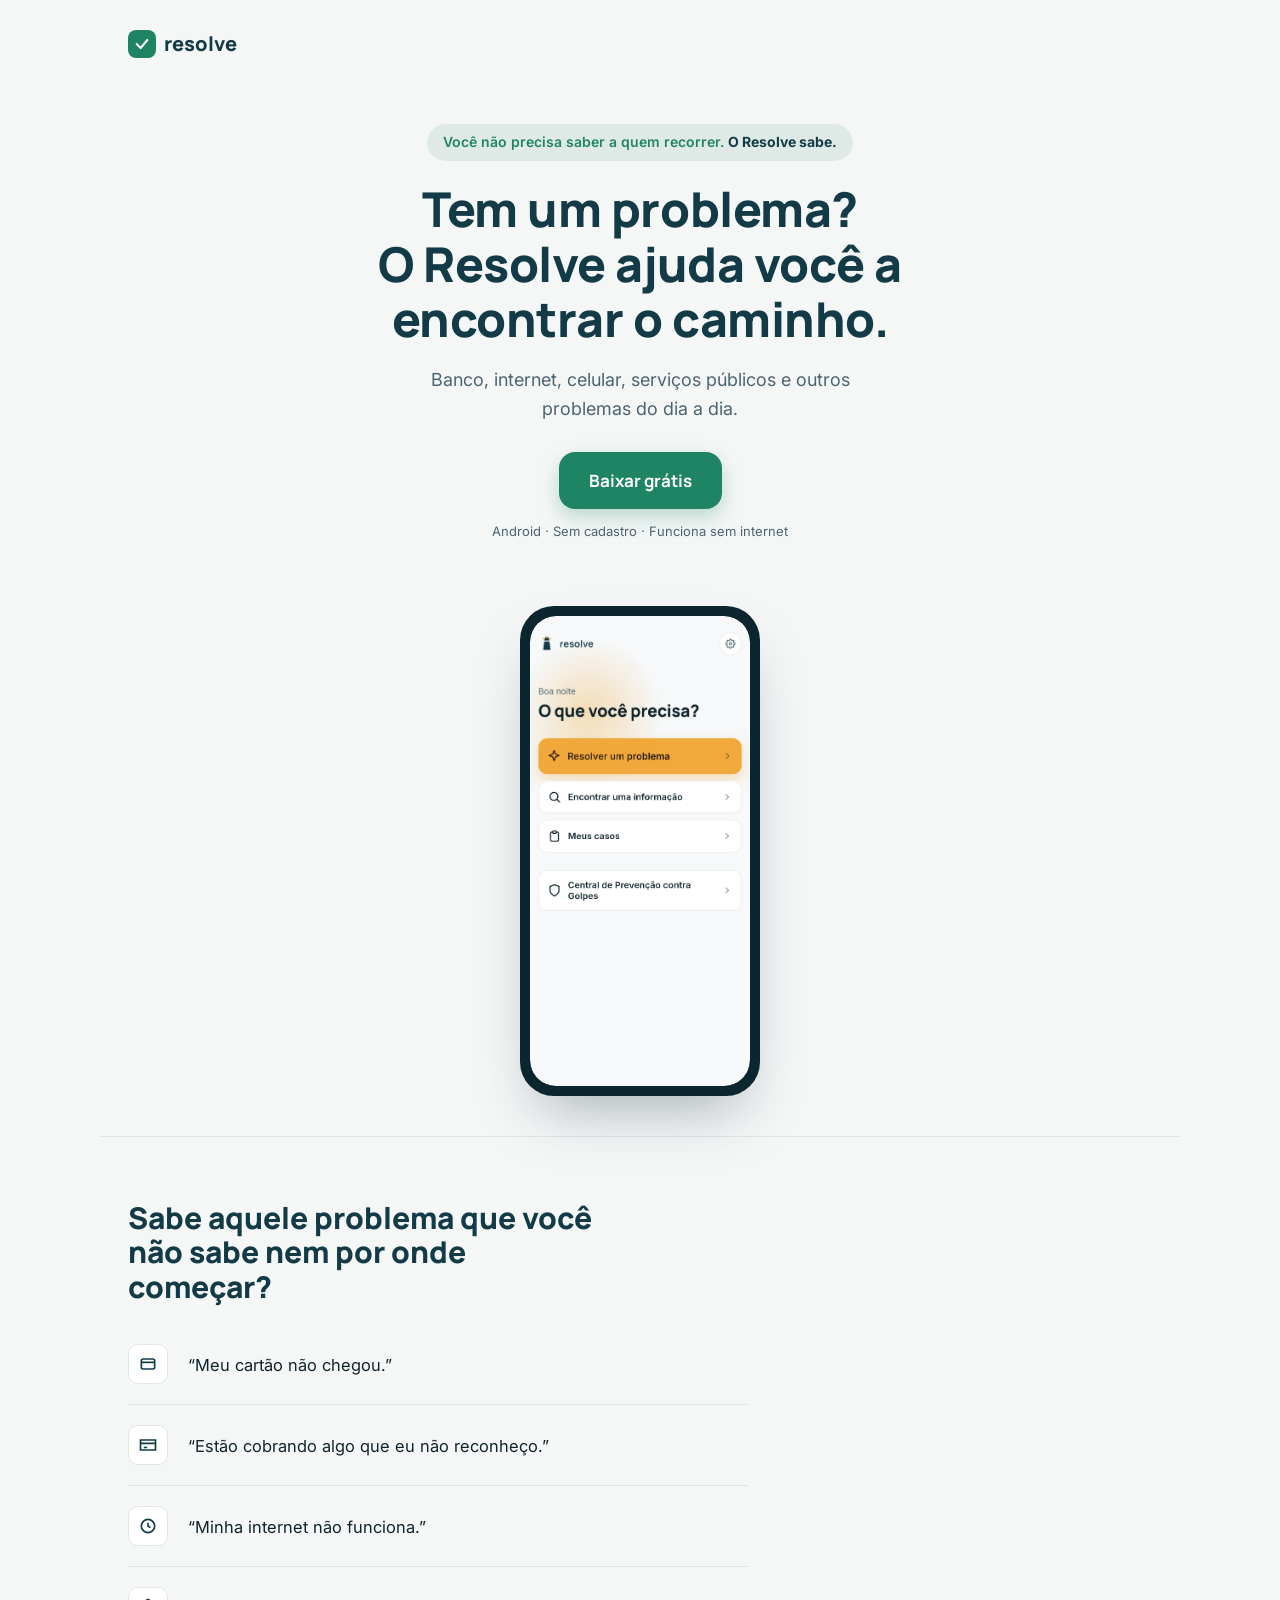
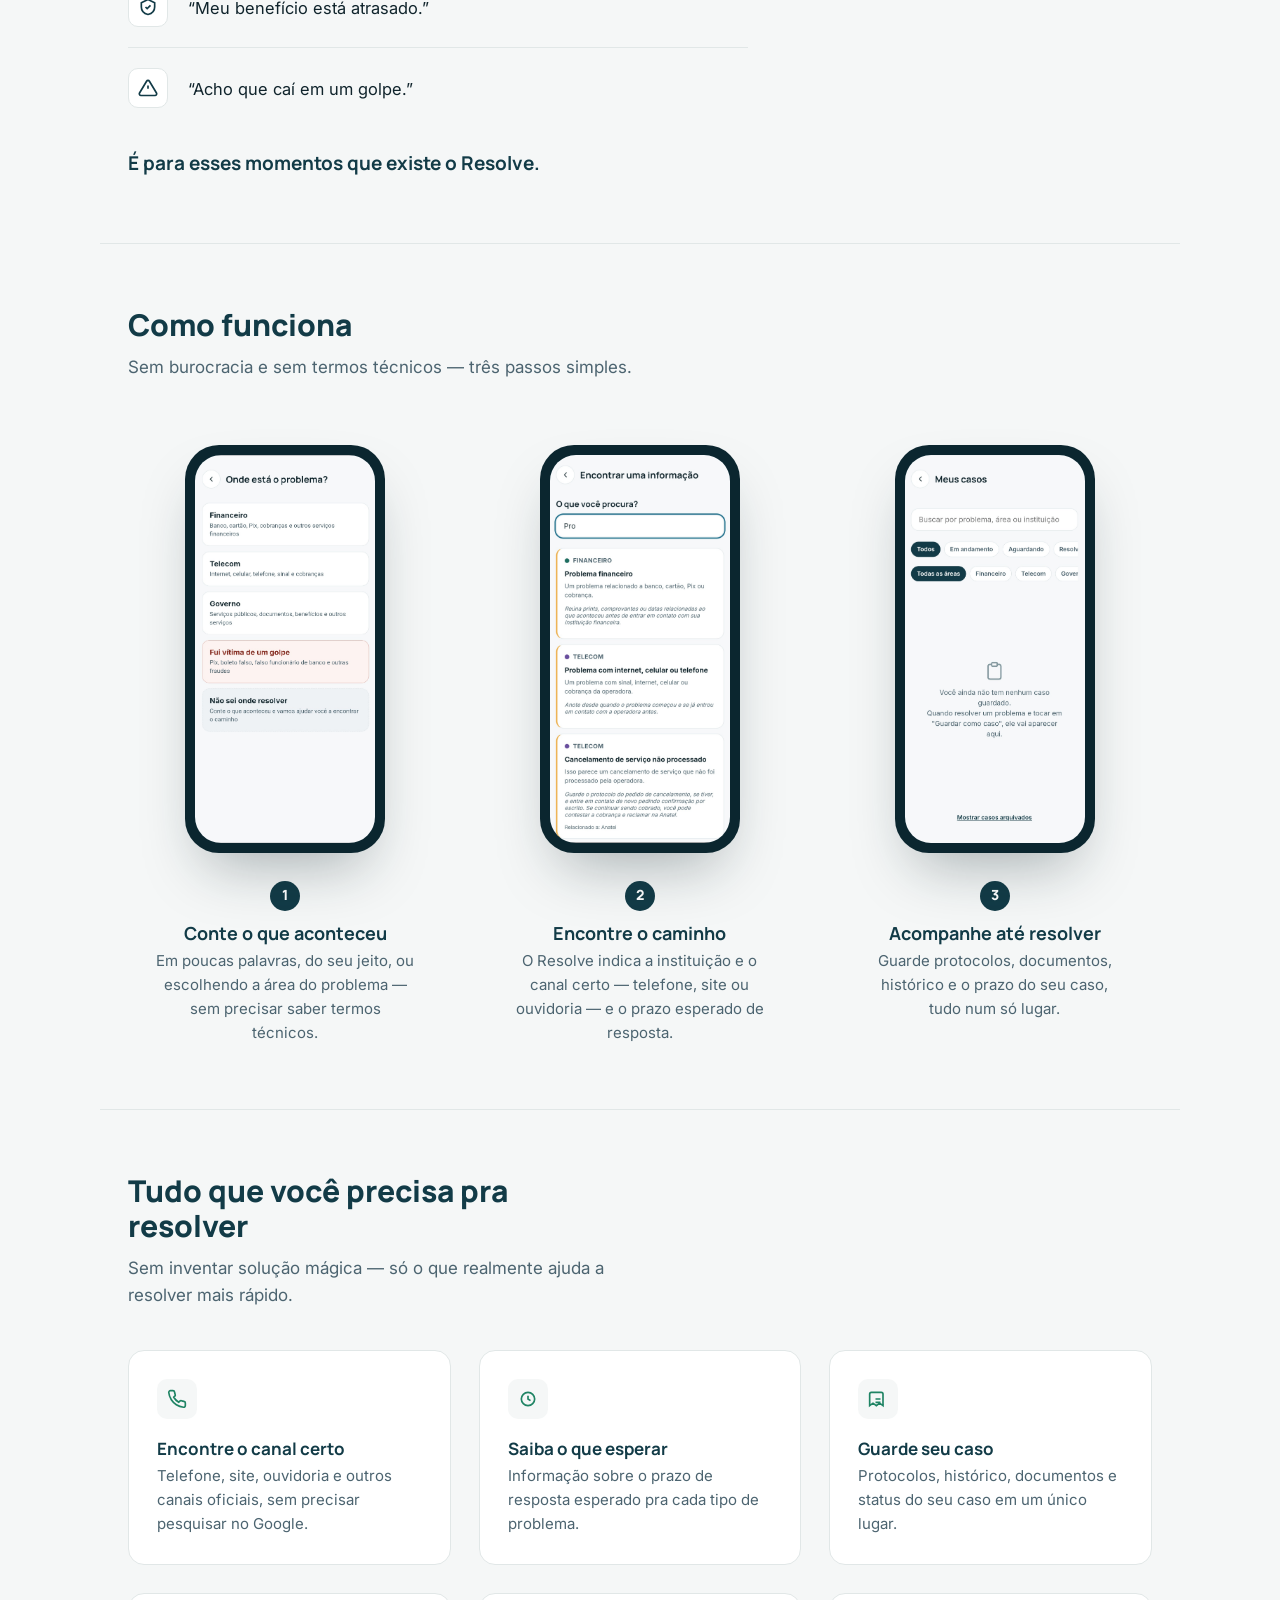
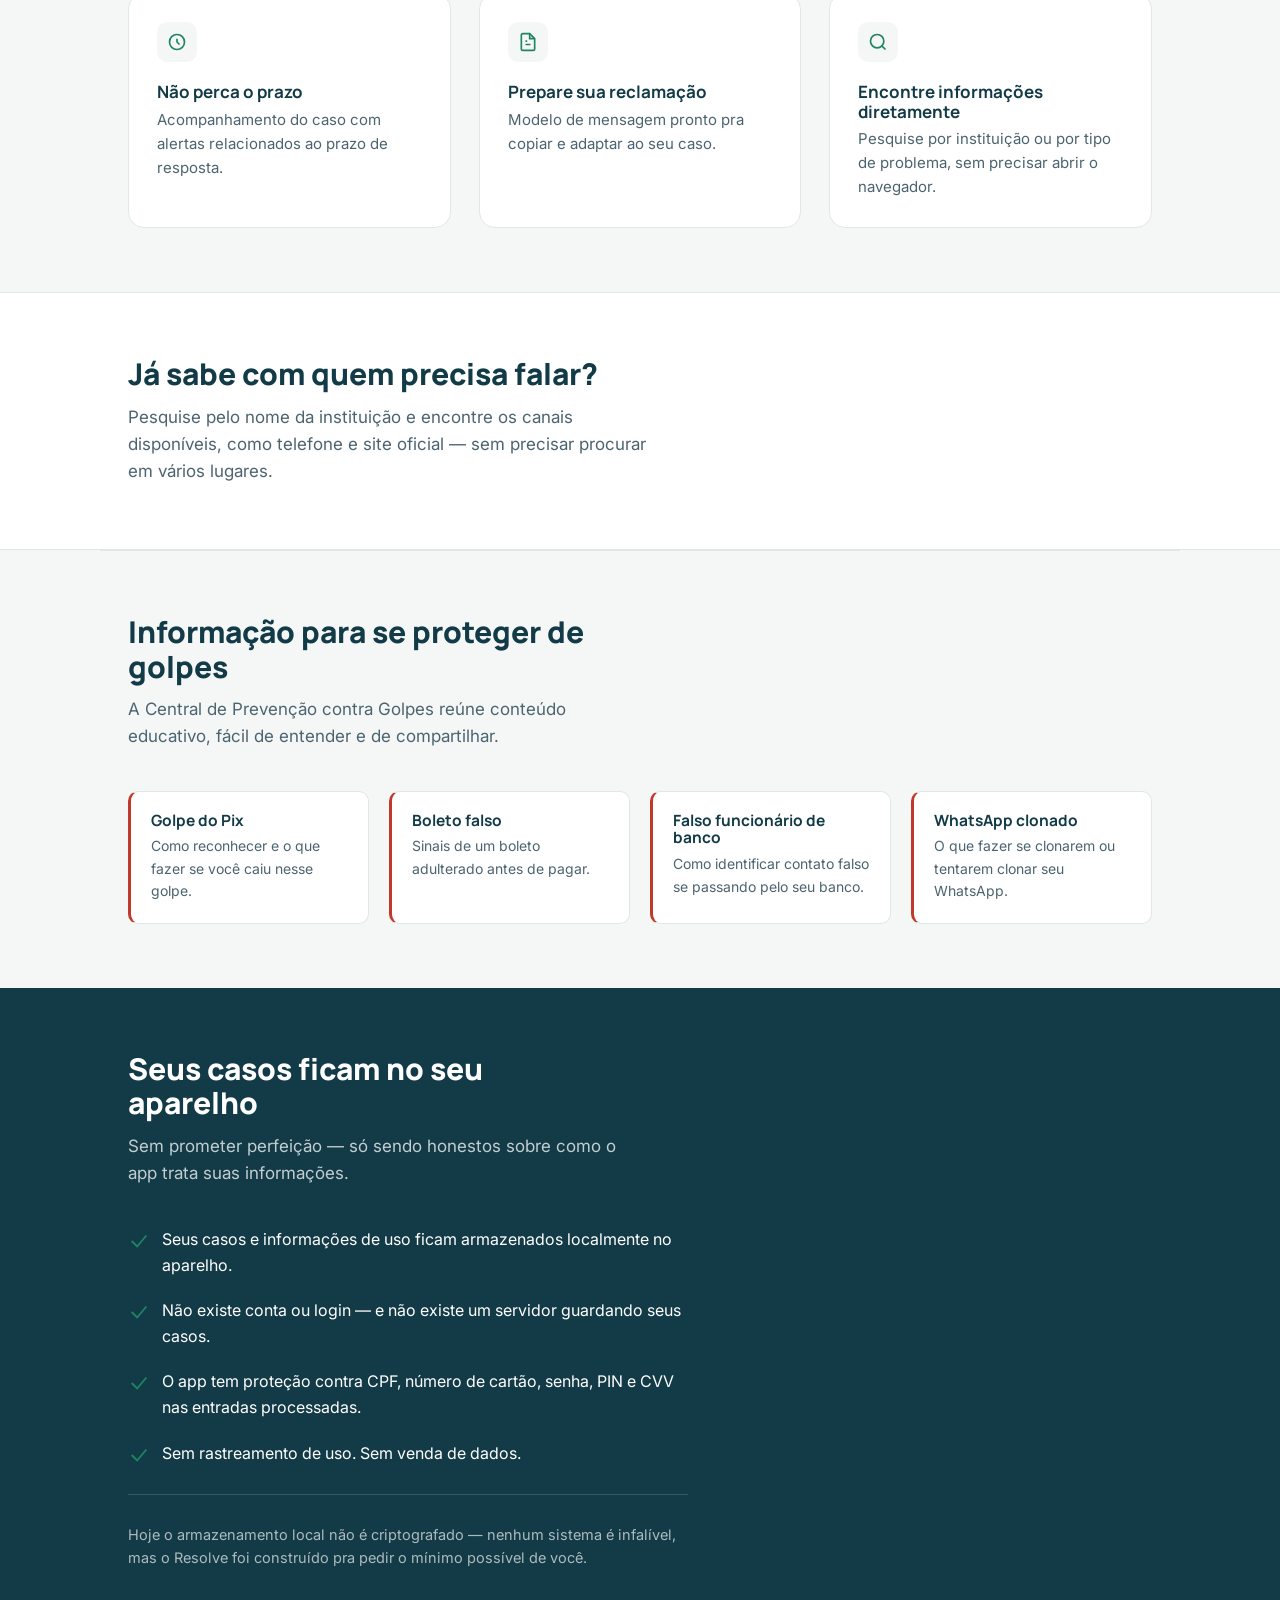
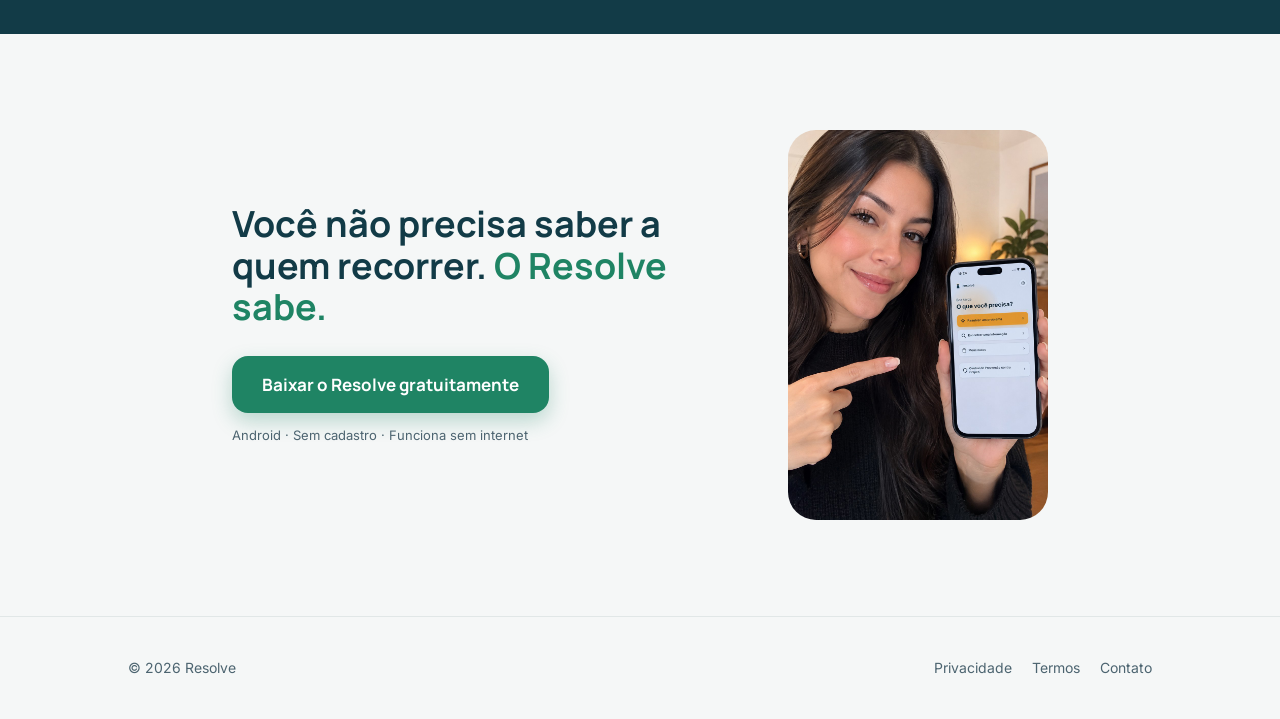
==== commit 443cbcc6: "Update hero heading text for clarity" ====
--- a/index.html
+++ b/index.html
@@ -41,7 +41,7 @@
       <div class="container">
         <div class="hero-conteudo">
           <p class="hero-kicker">Você não precisa saber a quem recorrer. <strong>O Resolve sabe.</strong></p>
-          <h1>Você tem um problema.<br>O Resolve ajuda a encontrar o caminho.</h1>
+          <h1> Tem um problema?<br>O Resolve ajuda você a encontrar o caminho.</h1>
           <p class="hero-sub">Banco, internet, celular, serviços públicos e outros problemas do dia a dia.</p>
 
           <a class="botao-baixar" href="#" id="link-baixar-hero" data-amazon-link="PENDENTE">
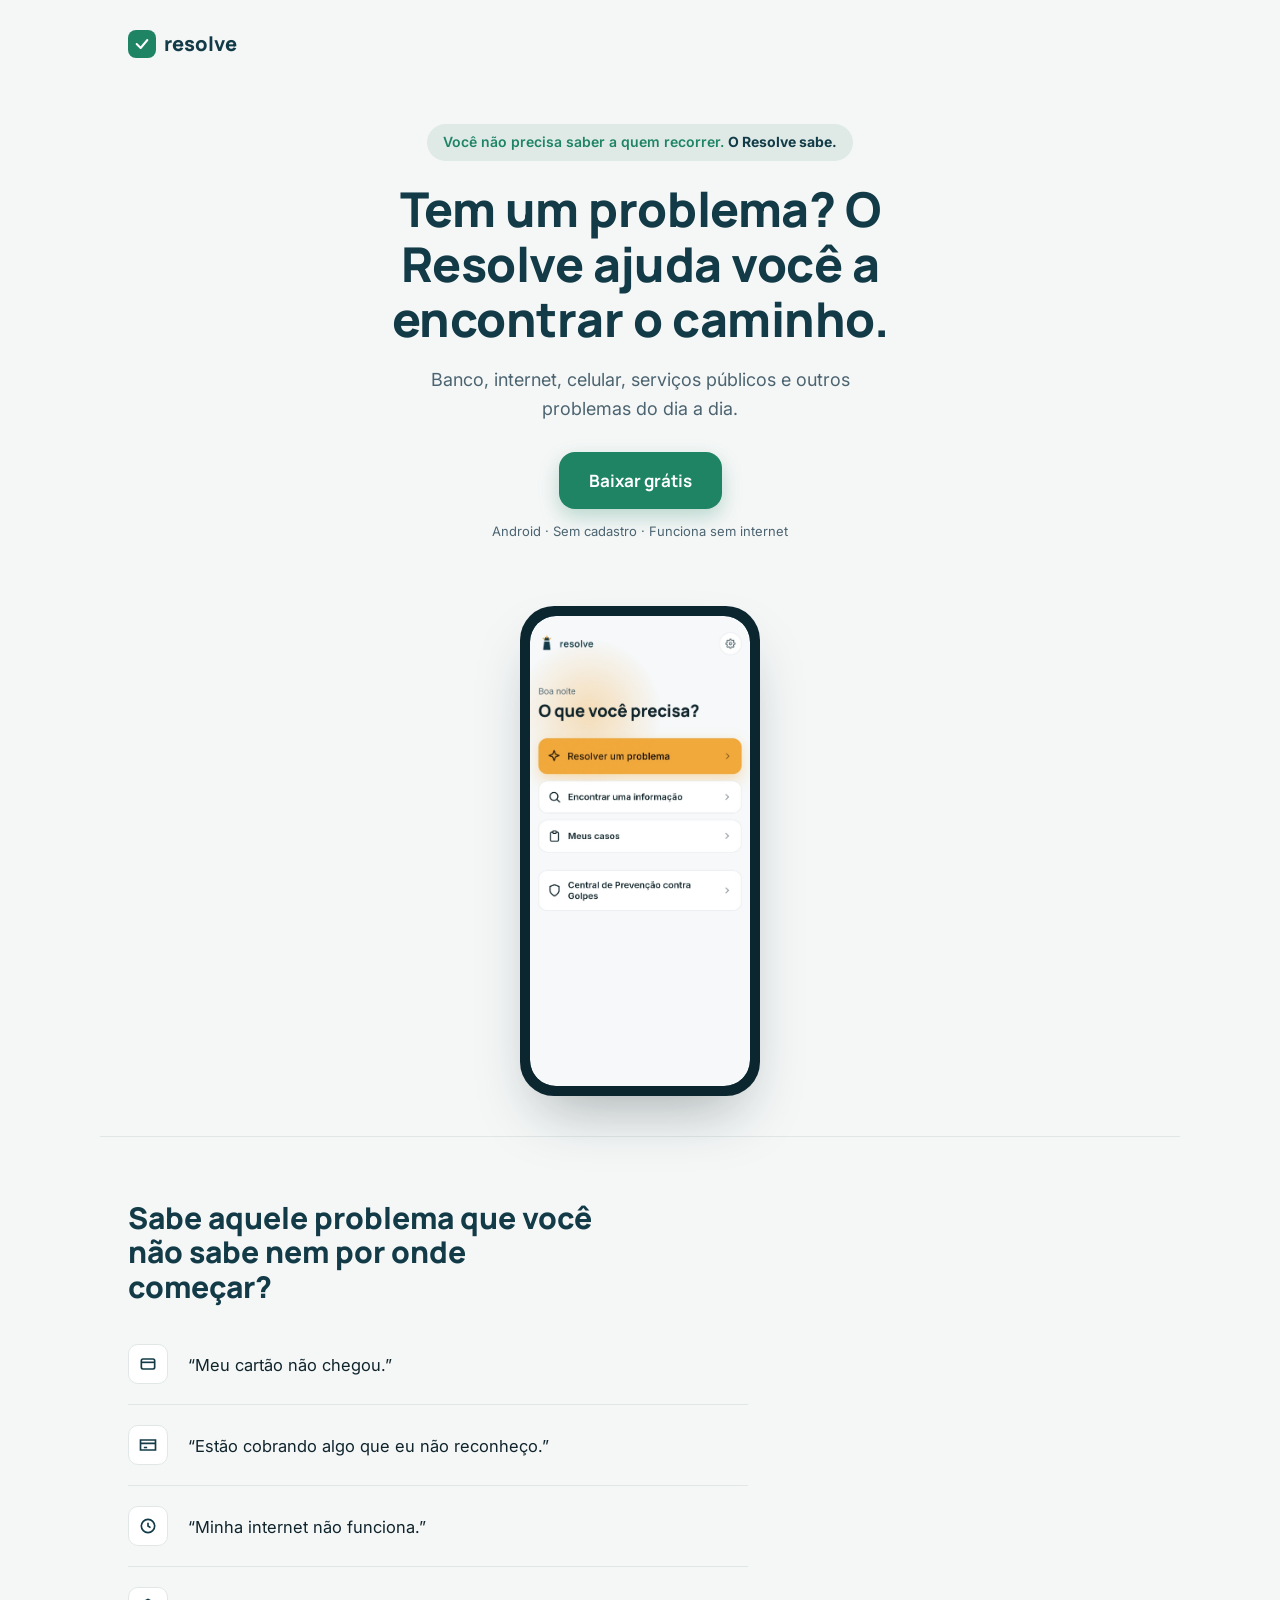
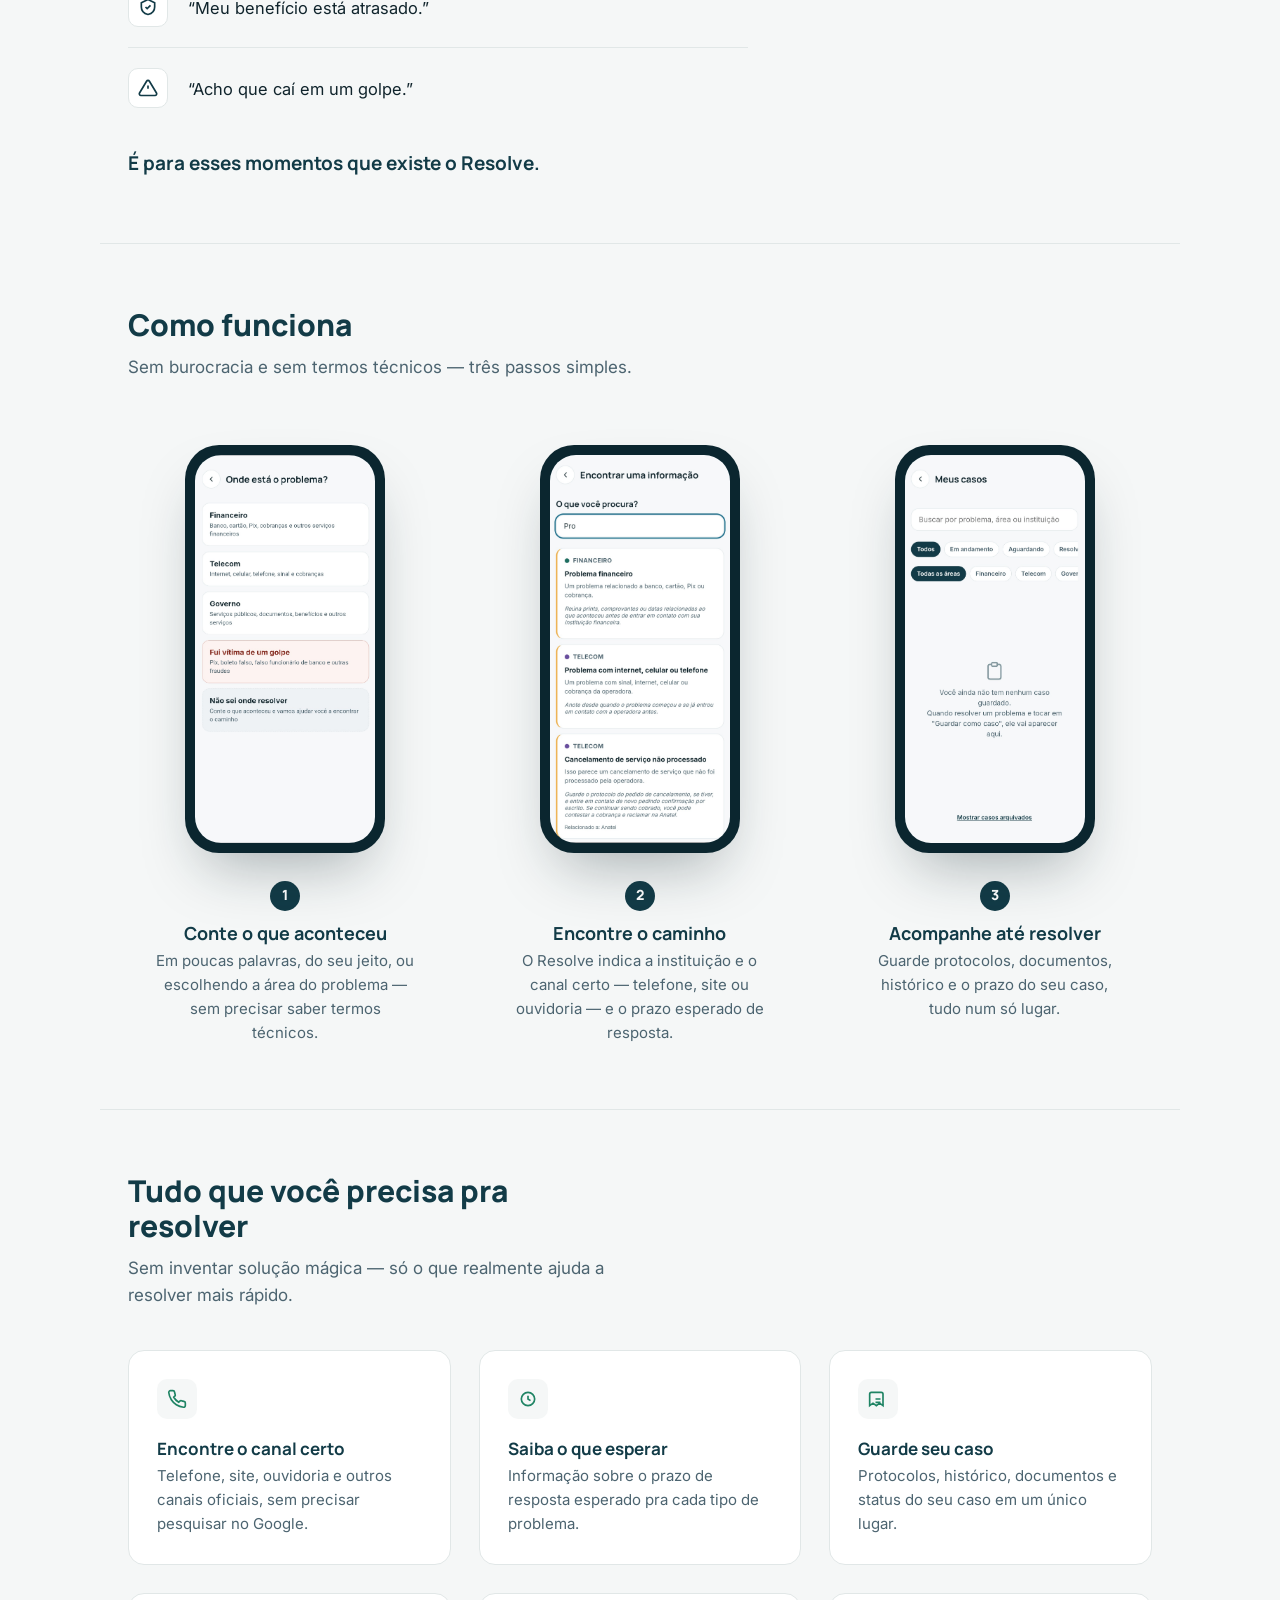
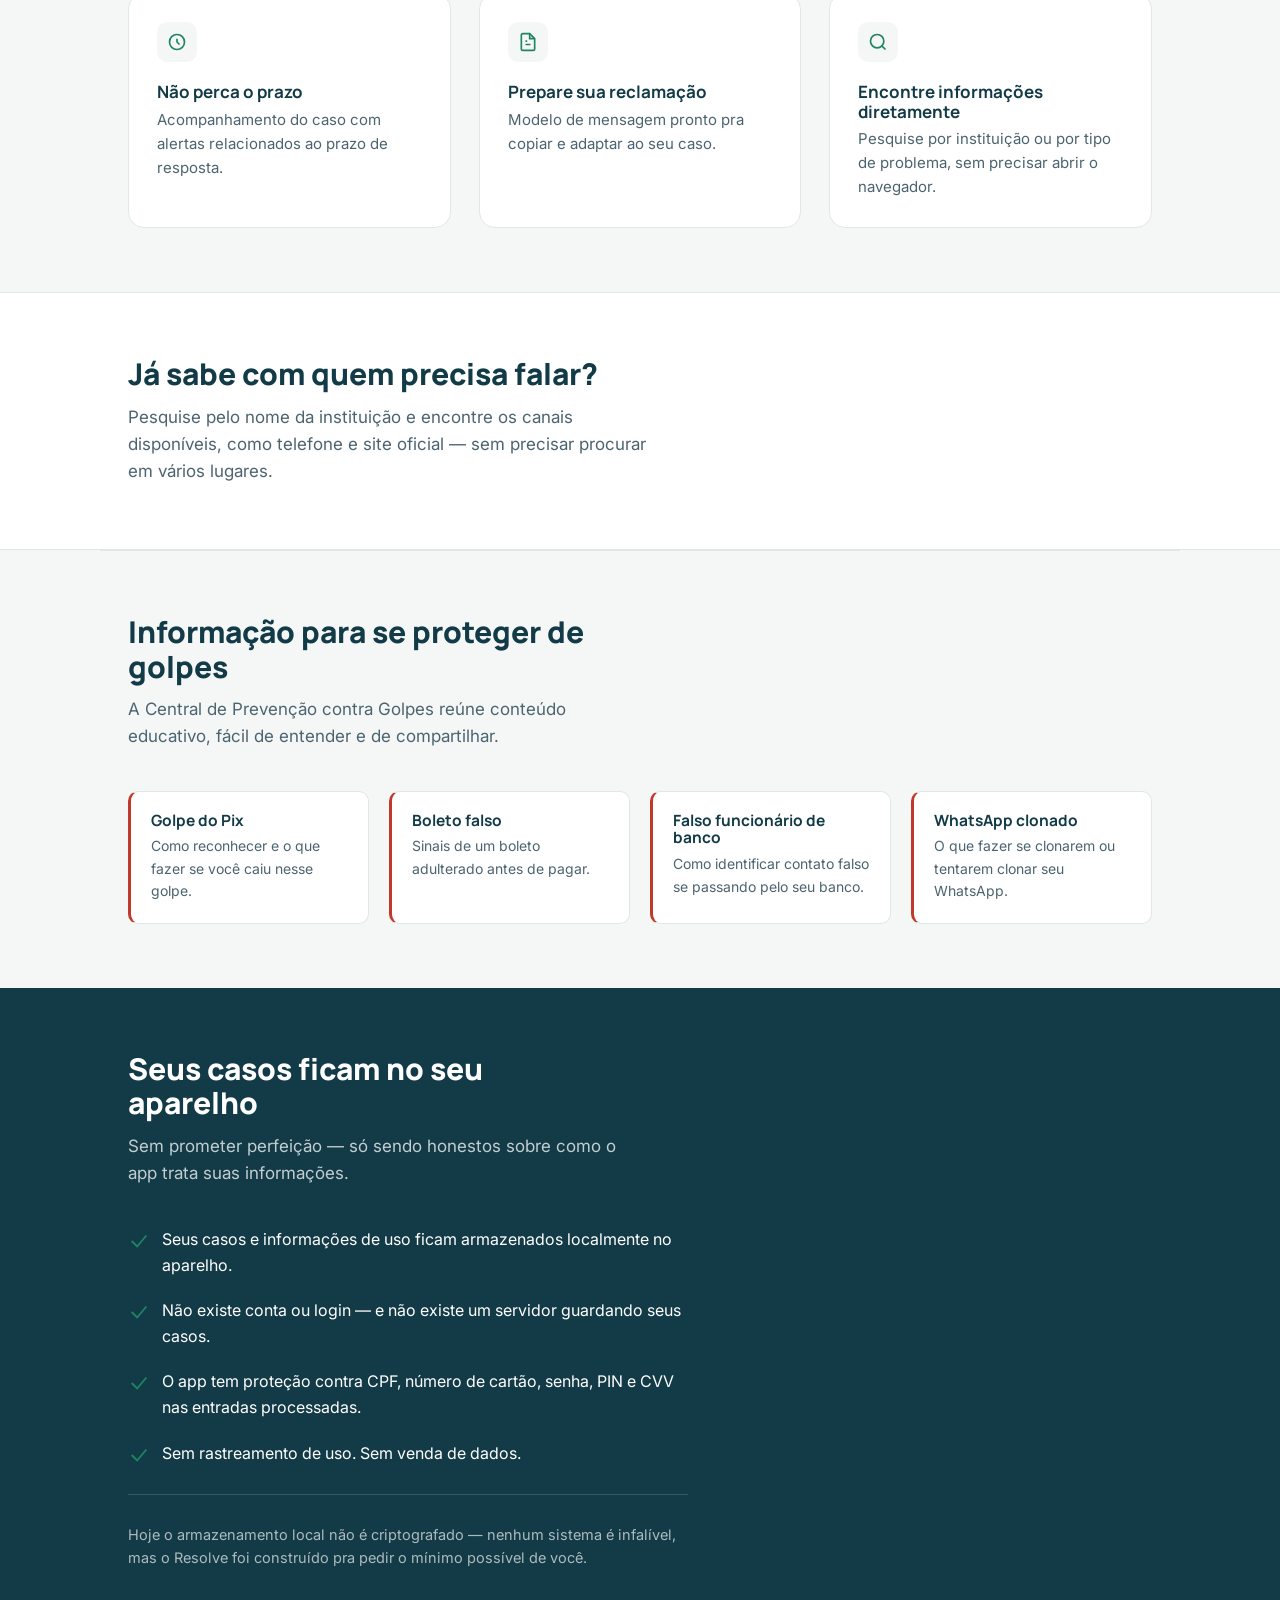
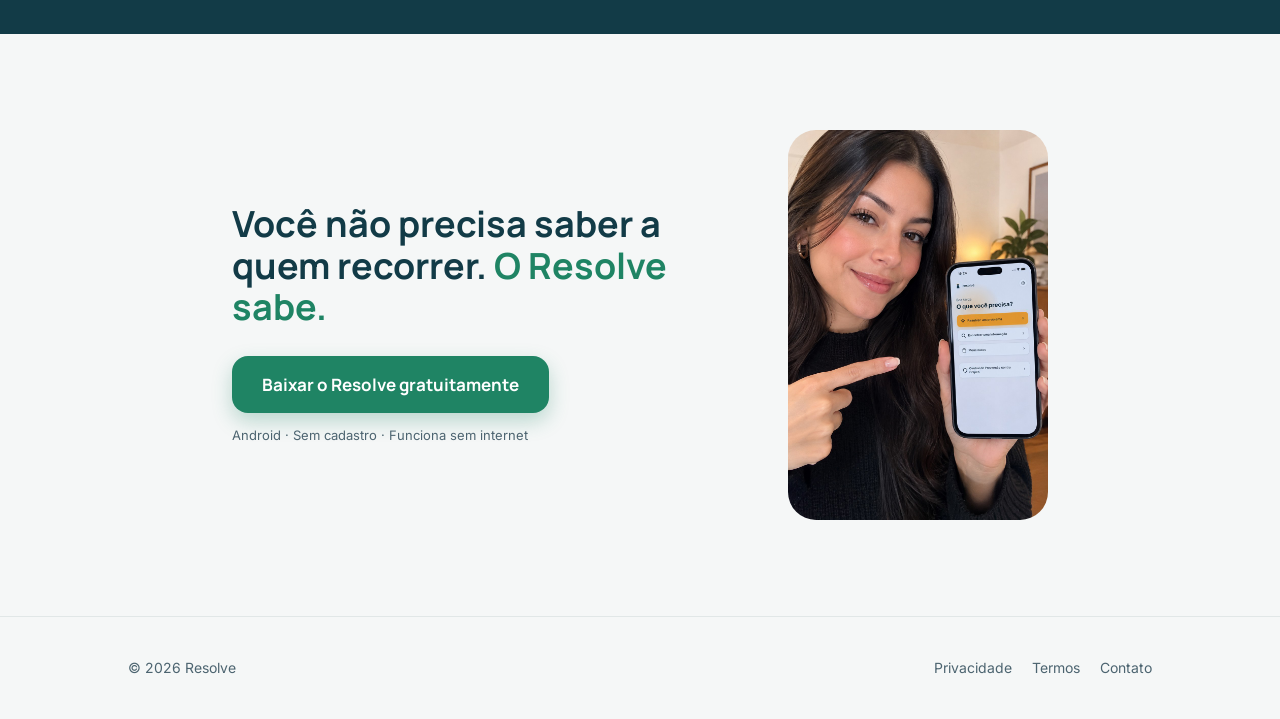
==== commit 943c4b15: "Remove line break from hero heading" ====
--- a/index.html
+++ b/index.html
@@ -41,7 +41,7 @@
       <div class="container">
         <div class="hero-conteudo">
           <p class="hero-kicker">Você não precisa saber a quem recorrer. <strong>O Resolve sabe.</strong></p>
-          <h1> Tem um problema?<br>O Resolve ajuda você a encontrar o caminho.</h1>
+          <h1> Tem um problema? O Resolve ajuda você a encontrar o caminho.</h1>
           <p class="hero-sub">Banco, internet, celular, serviços públicos e outros problemas do dia a dia.</p>
 
           <a class="botao-baixar" href="#" id="link-baixar-hero" data-amazon-link="PENDENTE">
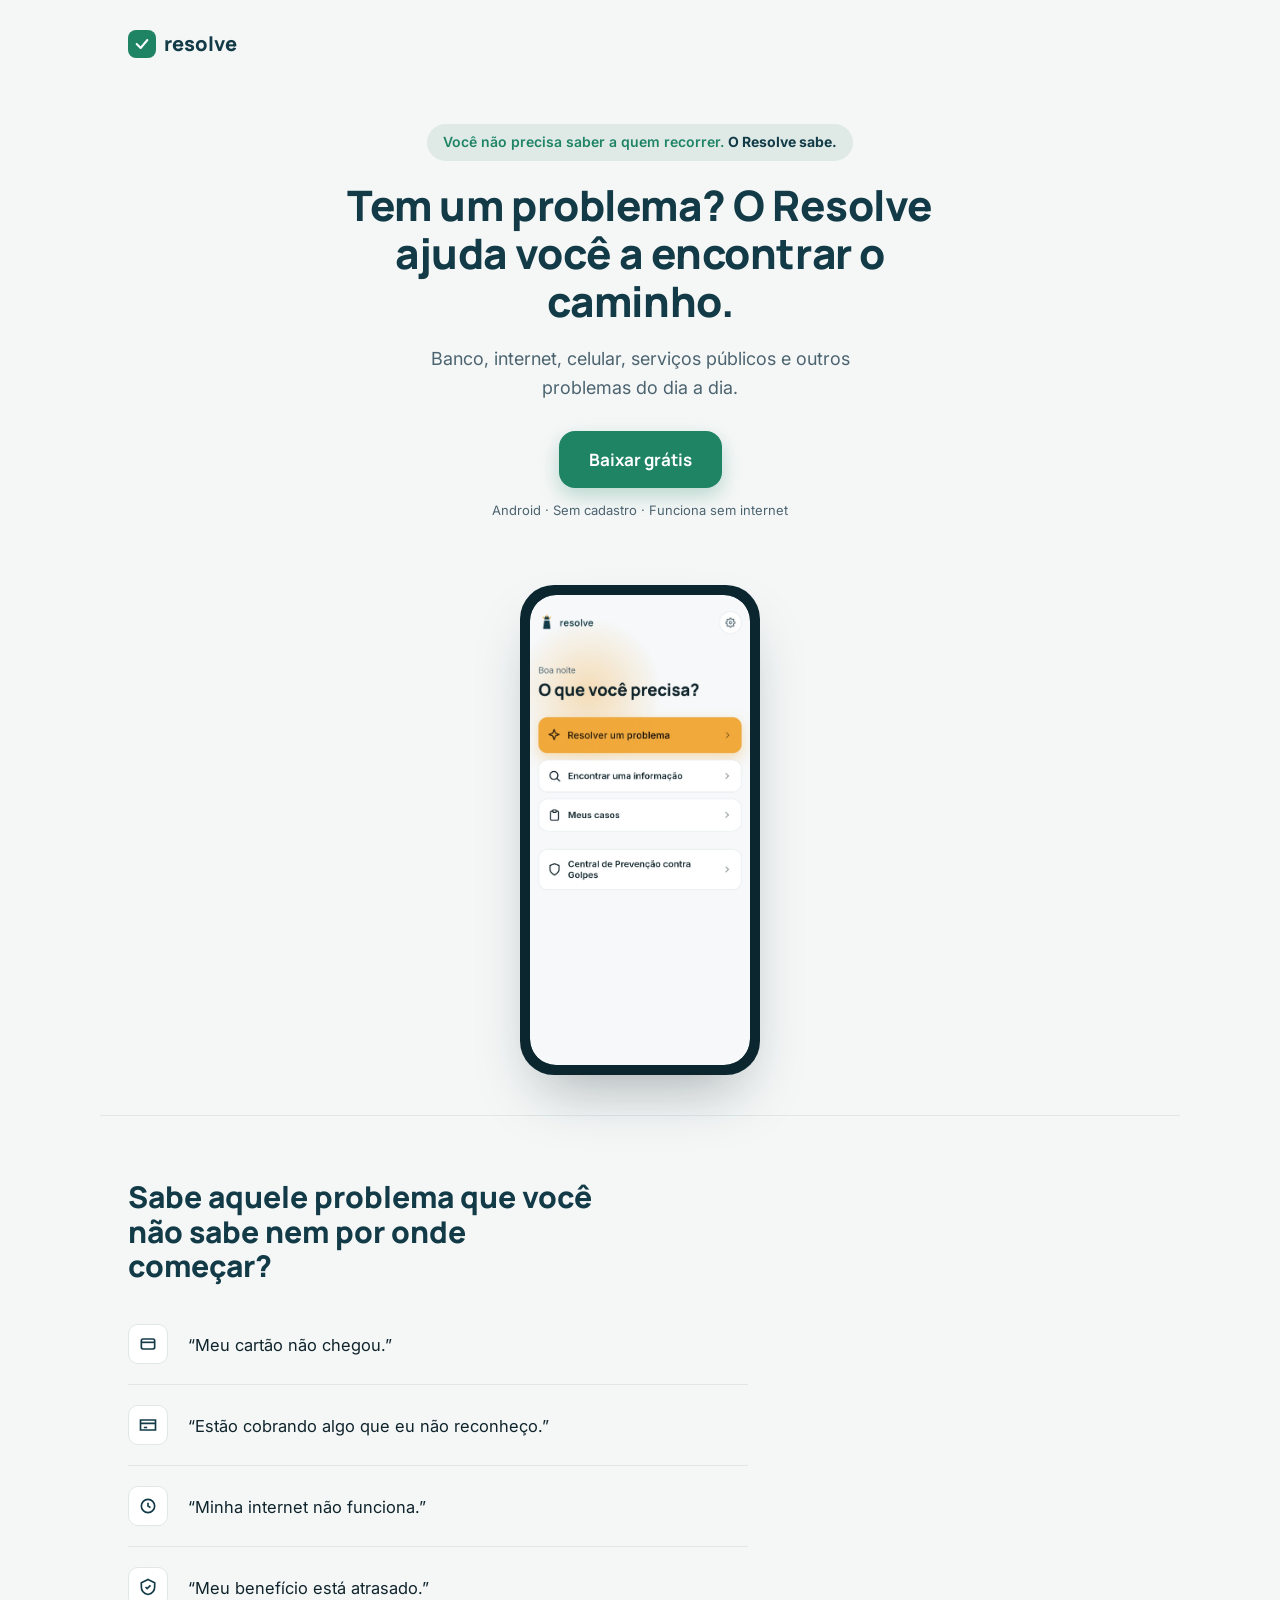
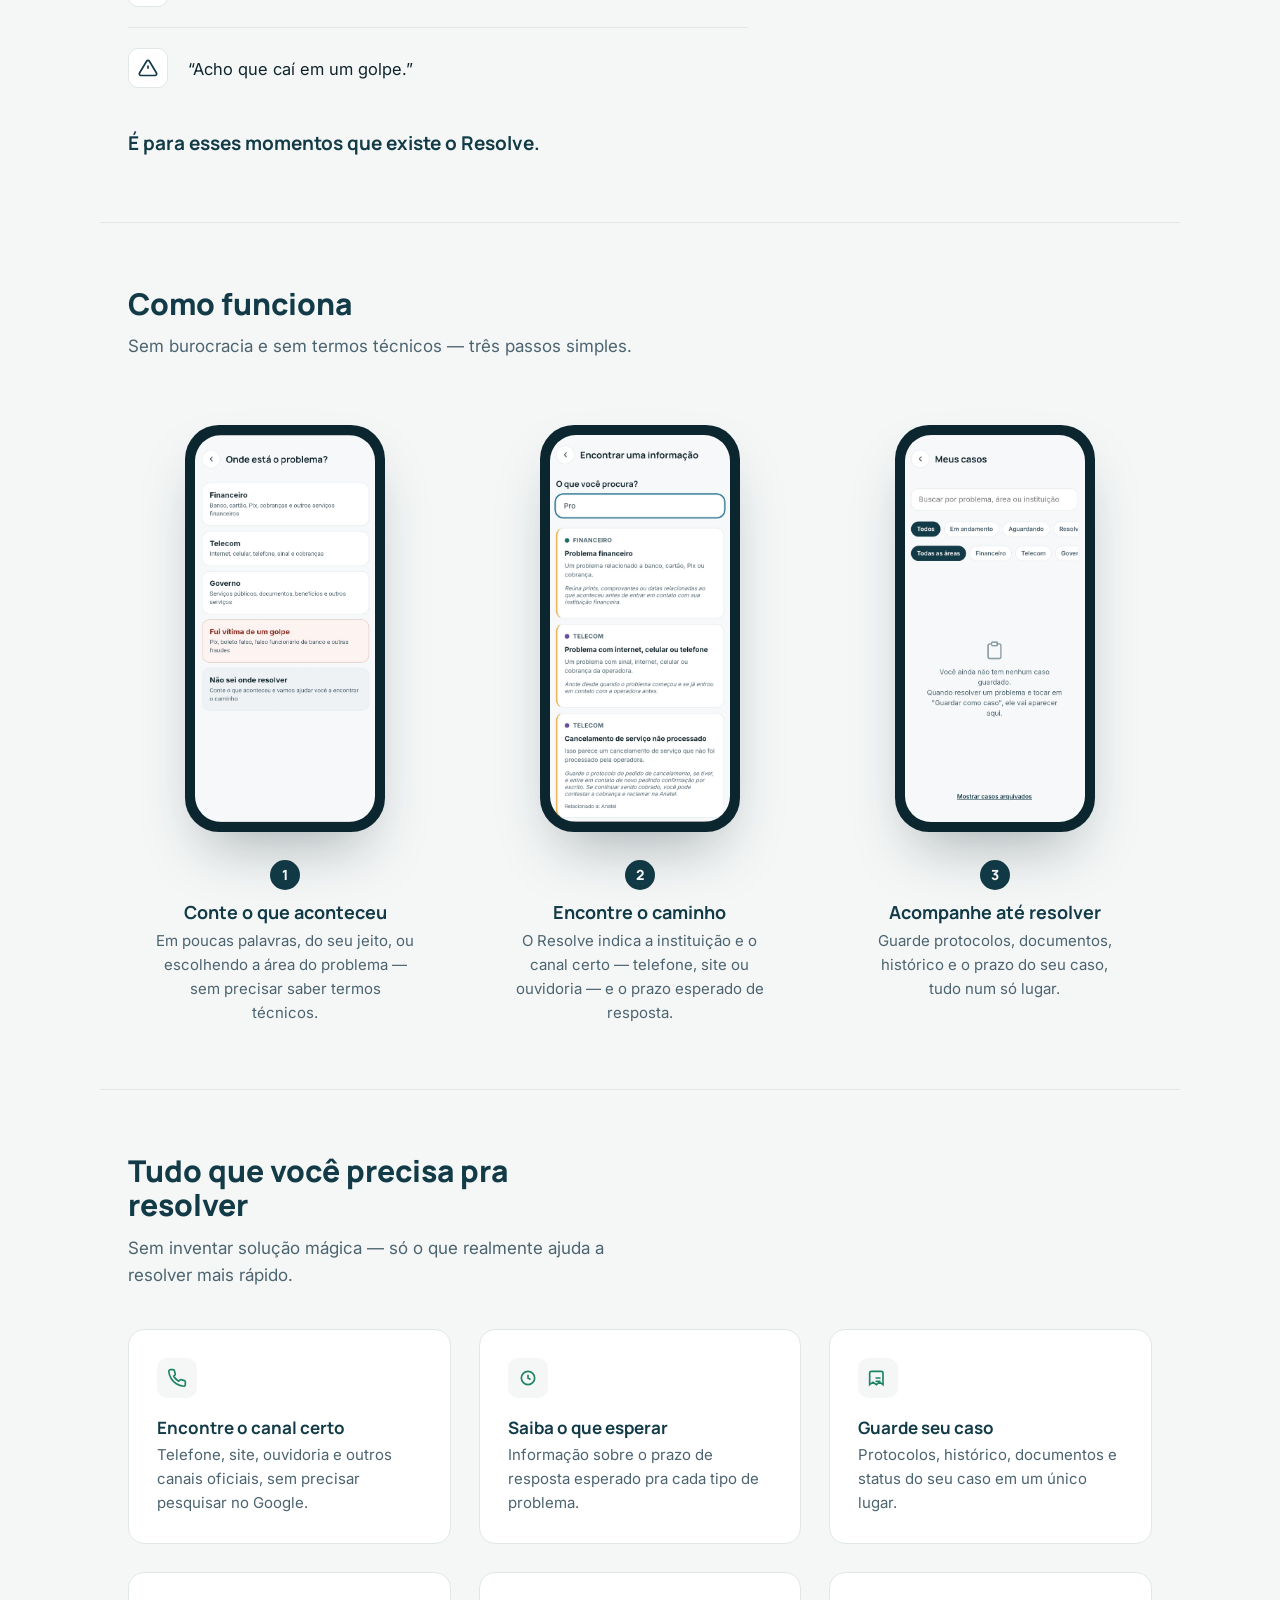
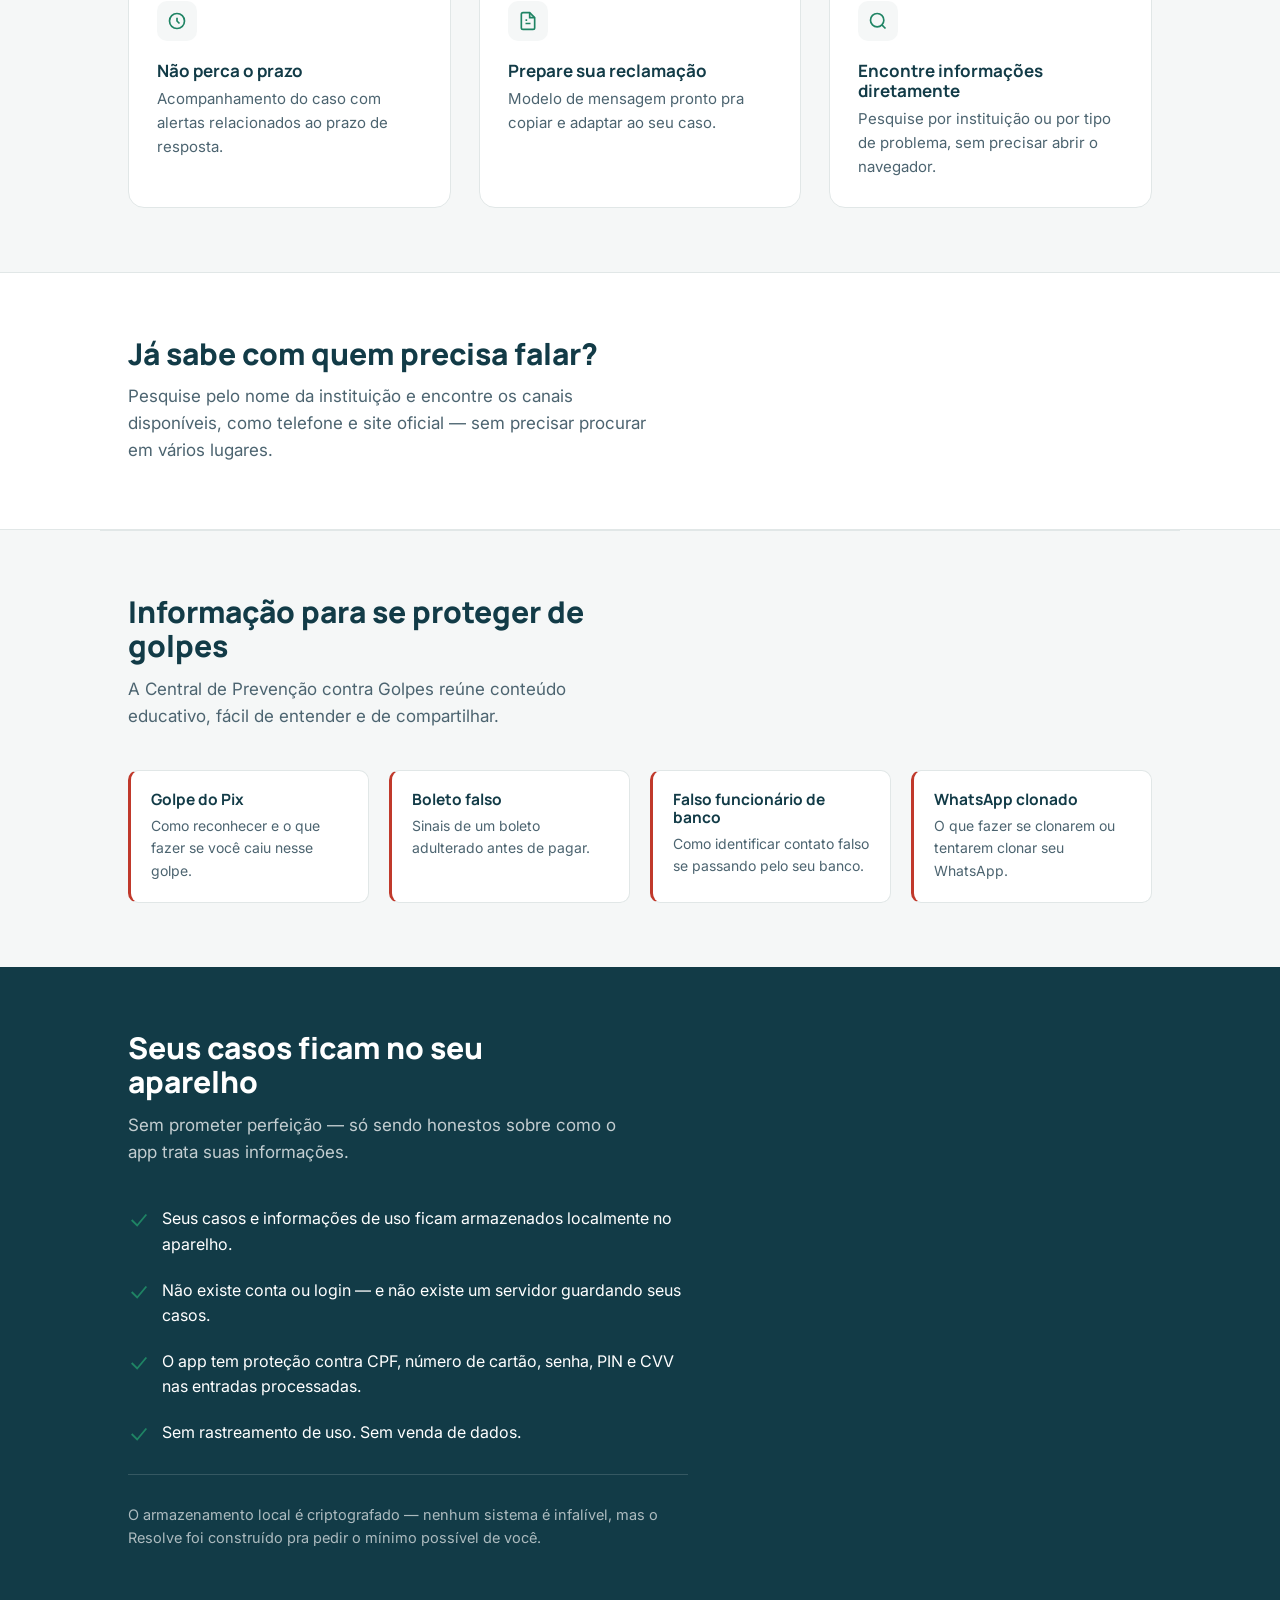
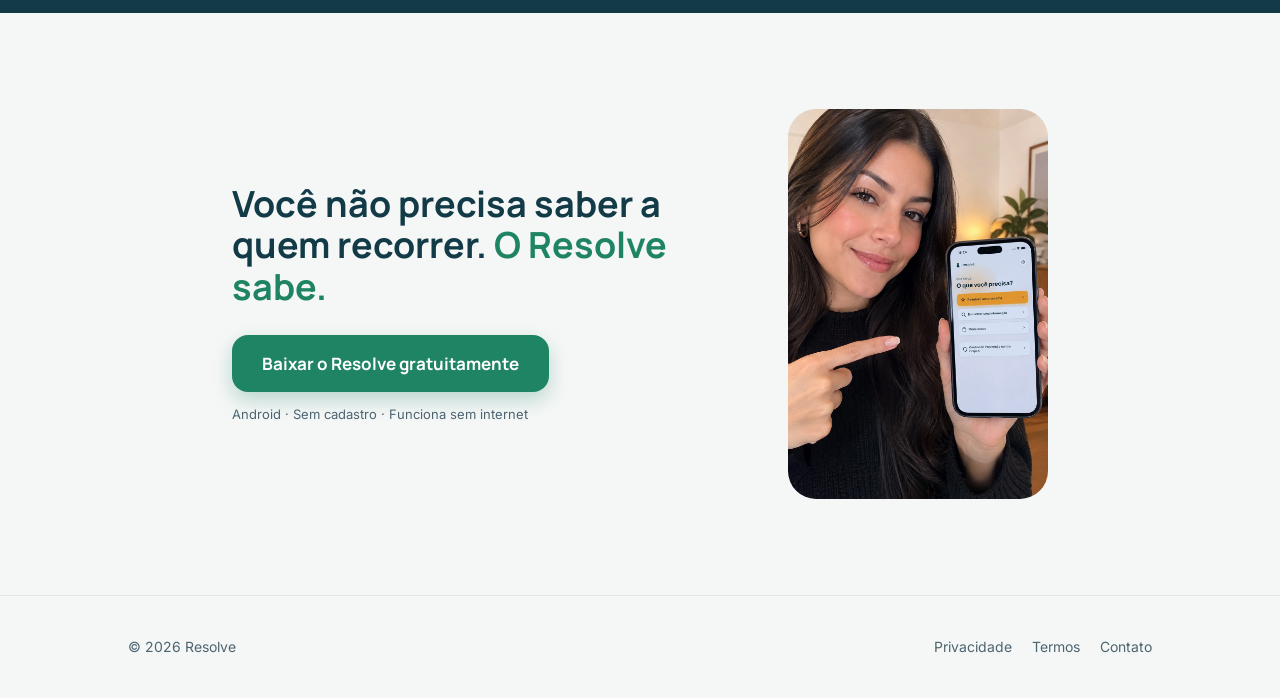
==== commit 8640a26e: "Update footer message to indicate local storage encryption" ====
--- a/index.html
+++ b/index.html
@@ -41,7 +41,8 @@
       <div class="container">
         <div class="hero-conteudo">
           <p class="hero-kicker">Você não precisa saber a quem recorrer. <strong>O Resolve sabe.</strong></p>
-          <h1> Tem um problema? O Resolve ajuda você a encontrar o caminho.</h1>
+          <h1> Tem um problema? 
+            O Resolve ajuda você a encontrar o caminho.</h1>
           <p class="hero-sub">Banco, internet, celular, serviços públicos e outros problemas do dia a dia.</p>
 
           <a class="botao-baixar" href="#" id="link-baixar-hero" data-amazon-link="PENDENTE">
@@ -250,7 +251,7 @@
           </div>
         </div>
 
-        <p class="confianca-rodape">Hoje o armazenamento local não é criptografado — nenhum sistema é infalível, mas o Resolve foi construído pra pedir o mínimo possível de você.</p>
+        <p class="confianca-rodape">O armazenamento local é criptografado — nenhum sistema é infalível, mas o Resolve foi construído pra pedir o mínimo possível de você.</p>
       </div>
     </section>
 
--- a/css/styles.css
+++ b/css/styles.css
@@ -143,7 +143,7 @@
 .hero-kicker strong { color: var(--brand); }
 
 .hero h1 {
-  font-size: clamp(32px, 6vw, 48px);
+  font-size: clamp(30px, 5vw, 42px);
   font-weight: 800;
   letter-spacing: -0.01em;
 }
@@ -661,4 +661,4 @@
   display: block;
   object-fit: cover;
   border-radius: 16px;
-}+}
